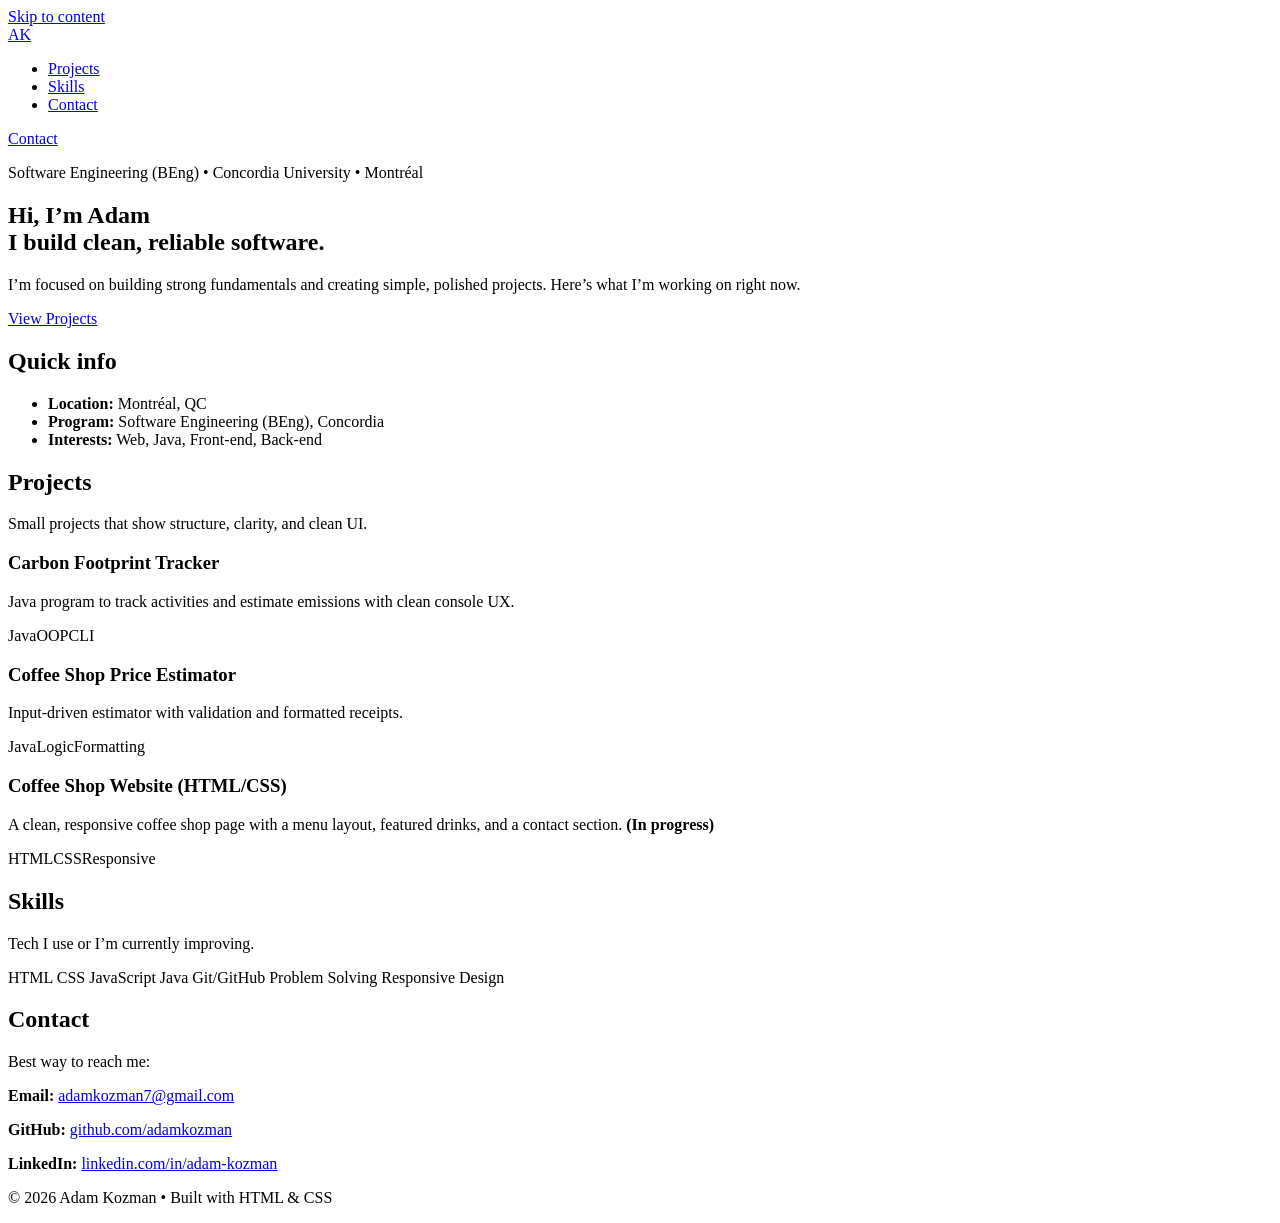
==== index.html @ f0e63b0b "Add initial portfolio HTML" ====
<!doctype html>
<html lang="en">
<head>
  <meta charset="utf-8" />
  <meta name="viewport" content="width=device-width, initial-scale=1" />
  <title>Adam Kozman | Portfolio</title>
  <link rel="stylesheet" href="style.css" />
</head>

<body>
  <a class="skip-link" href="#main">Skip to content</a>

  <header class="header">
    <nav class="nav container" aria-label="Primary">
      <a class="logo" href="#top" aria-label="Home">AK</a>

      <ul class="nav-links">
        <li><a href="#projects">Projects</a></li>
        <li><a href="#skills">Skills</a></li>
        <li><a href="#contact">Contact</a></li>
      </ul>

      <a class="btn btn-small" href="#contact">Contact</a>
    </nav>
  </header>

  <main id="main">
    <section id="top" class="hero container">
      <div class="hero-text">
        <p class="eyebrow">Software Engineering (BEng) • Concordia University • Montréal</p>

        <h1>
          Hi, I’m <span class="accent">Adam</span><br>
          I build clean, reliable software.
        </h1>

        <p class="subtext">
          I’m focused on building strong fundamentals and creating simple, polished projects.
          Here’s what I’m working on right now.
        </p>

        <div class="hero-actions">
          <a class="btn" href="#projects">View Projects</a>
        </div>
      </div>

      <div class="hero-card">
        <h2>Quick info</h2>
        <ul>
          <li><strong>Location:</strong> Montréal, QC</li>
          <li><strong>Program:</strong> Software Engineering (BEng), Concordia</li>
          <li><strong>Interests:</strong> Web, Java, Front-end, Back-end</li>
        </ul>
      </div>
    </section>

    <section id="projects" class="section container">
      <div class="section-head">
        <h2>Projects</h2>
        <p>Small projects that show structure, clarity, and clean UI.</p>
      </div>

      <div class="grid">
        <article class="card">
          <h3>Carbon Footprint Tracker</h3>
          <p>
            Java program to track activities and estimate emissions with clean console UX.
          </p>
          <div class="tags" aria-label="Technologies">
            <span>Java</span><span>OOP</span><span>CLI</span>
          </div>
        </article>

        <article class="card">
          <h3>Coffee Shop Price Estimator</h3>
          <p>
            Input-driven estimator with validation and formatted receipts.
          </p>
          <div class="tags" aria-label="Technologies">
            <span>Java</span><span>Logic</span><span>Formatting</span>
          </div>
        </article>

        <article class="card">
          <h3>Coffee Shop Website (HTML/CSS)</h3>
          <p>
            A clean, responsive coffee shop page with a menu layout, featured drinks, and a contact section.
            <strong>(In progress)</strong>
          </p>
          <div class="tags" aria-label="Technologies">
            <span>HTML</span><span>CSS</span><span>Responsive</span>
          </div>
        </article>
      </div>
    </section>

    <section id="skills" class="section container">
      <div class="section-head">
        <h2>Skills</h2>
        <p>Tech I use or I’m currently improving.</p>
      </div>

      <div class="pill-grid" aria-label="Skills list">
        <span class="pill">HTML</span>
        <span class="pill">CSS</span>
        <span class="pill">JavaScript</span>
        <span class="pill">Java</span>
        <span class="pill">Git/GitHub</span>
        <span class="pill">Problem Solving</span>
        <span class="pill">Responsive Design</span>
      </div>
    </section>

    <section id="contact" class="section container">
      <div class="section-head">
        <h2>Contact</h2>
        <p>Best way to reach me:</p>
      </div>

      <div class="contact-card">
        <p>
          <strong>Email:</strong>
          <a href="mailto:adamkozman7@gmail.com">adamkozman7@gmail.com</a>
        </p>

        <p>
          <strong>GitHub:</strong>
          <a href="https://github.com/adamkozman" target="_blank" rel="noopener noreferrer">
            github.com/adamkozman
          </a>
        </p>

        <p>
          <strong>LinkedIn:</strong>
          <a href="https://www.linkedin.com/in/adam-kozman" target="_blank" rel="noopener noreferrer">
            linkedin.com/in/adam-kozman
          </a>
        </p>
      </div>
    </section>
  </main>

  <footer class="footer container">
    <p>© 2026 Adam Kozman • Built with HTML & CSS</p>
  </footer>
</body>
</html>
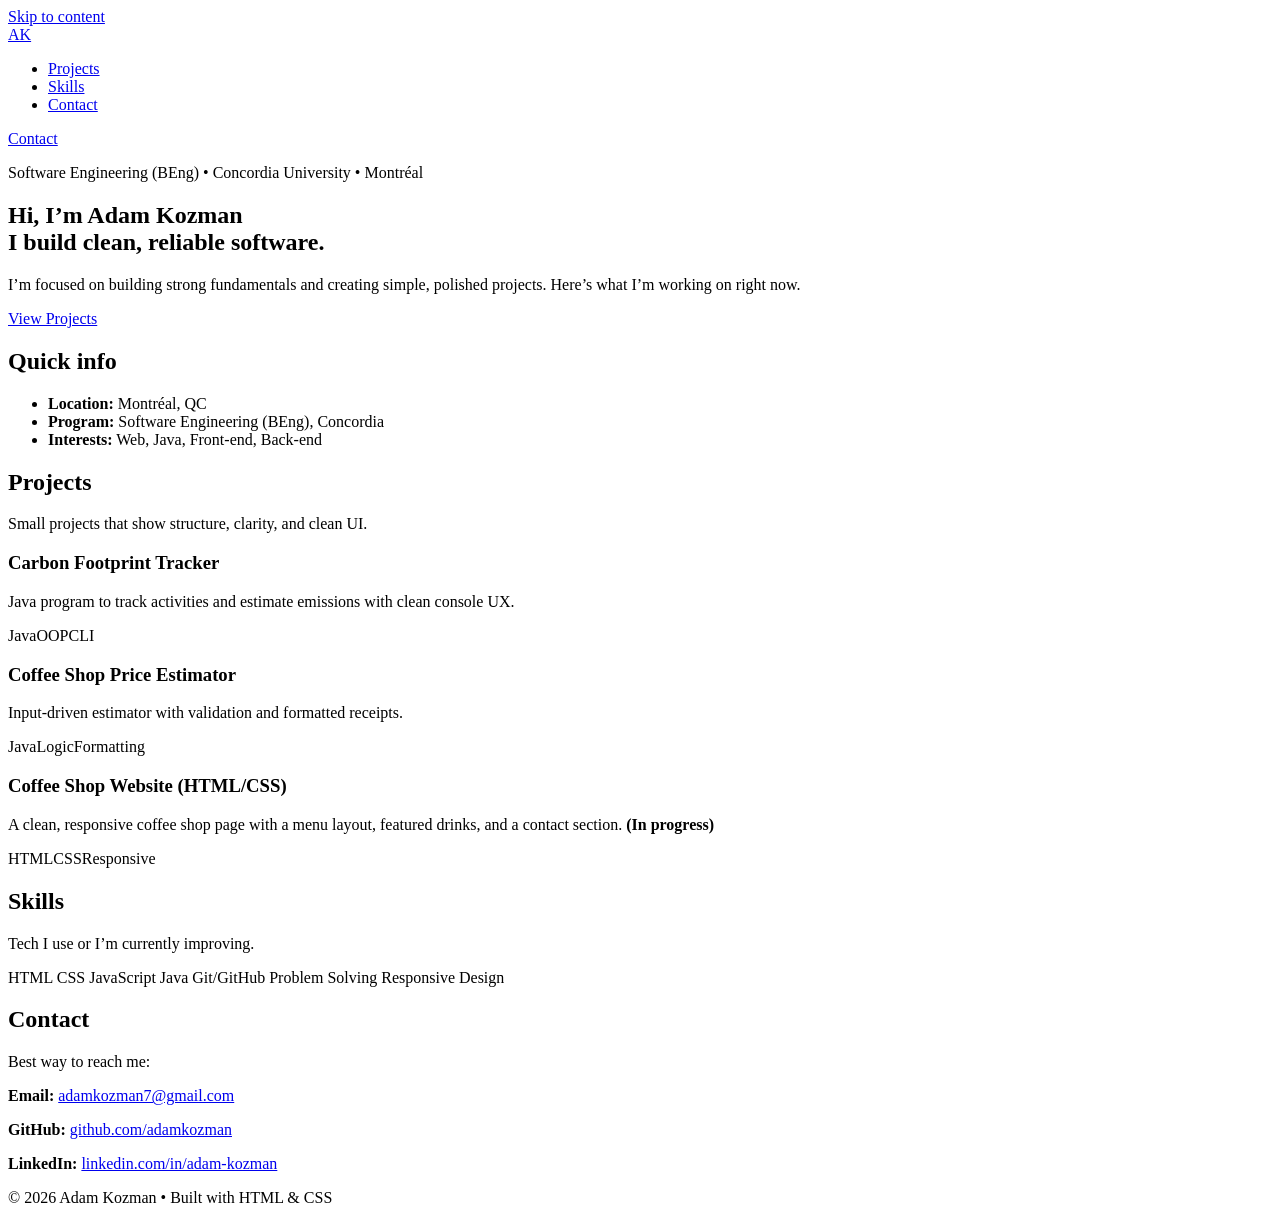
==== commit 3461a390: "Fix HTML formatting and structure" ====
--- a/index.html
+++ b/index.html
@@ -30,7 +30,7 @@
         <p class="eyebrow">Software Engineering (BEng) • Concordia University • Montréal</p>
 
         <h1>
-          Hi, I’m <span class="accent">Adam</span><br>
+          Hi, I’m <span class="accent">Adam Kozman</span><br>
           I build clean, reliable software.
         </h1>
 
@@ -144,4 +144,4 @@
     <p>© 2026 Adam Kozman • Built with HTML & CSS</p>
   </footer>
 </body>
-</html>+</html>
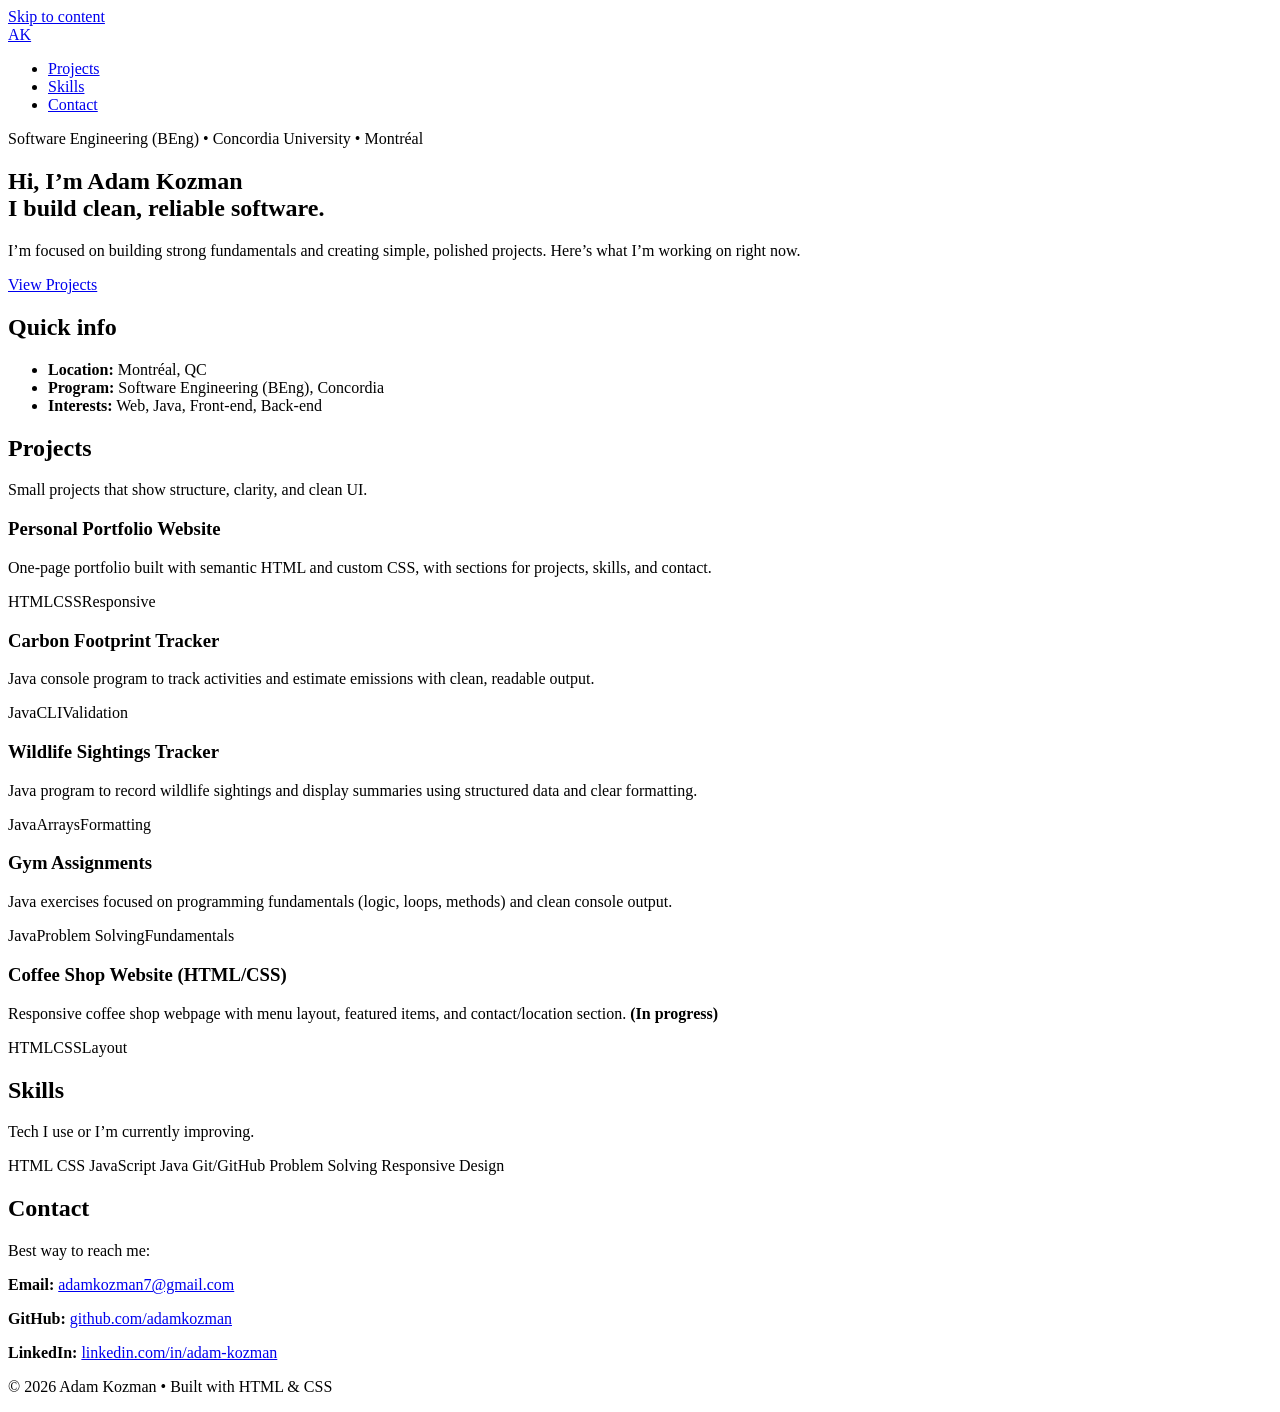
==== commit 58d86d9e: "Refactor index.html for portfolio structure and content" ====
--- a/index.html
+++ b/index.html
@@ -19,8 +19,6 @@
         <li><a href="#skills">Skills</a></li>
         <li><a href="#contact">Contact</a></li>
       </ul>
-
-      <a class="btn btn-small" href="#contact">Contact</a>
     </nav>
   </header>
 
@@ -62,33 +60,53 @@
 
       <div class="grid">
         <article class="card">
-          <h3>Carbon Footprint Tracker</h3>
+          <h3>Personal Portfolio Website</h3>
           <p>
-            Java program to track activities and estimate emissions with clean console UX.
+            One-page portfolio built with semantic HTML and custom CSS, with sections for projects, skills, and contact.
           </p>
           <div class="tags" aria-label="Technologies">
-            <span>Java</span><span>OOP</span><span>CLI</span>
+            <span>HTML</span><span>CSS</span><span>Responsive</span>
           </div>
         </article>
 
         <article class="card">
-          <h3>Coffee Shop Price Estimator</h3>
+          <h3>Carbon Footprint Tracker</h3>
           <p>
-            Input-driven estimator with validation and formatted receipts.
+            Java console program to track activities and estimate emissions with clean, readable output.
           </p>
           <div class="tags" aria-label="Technologies">
-            <span>Java</span><span>Logic</span><span>Formatting</span>
+            <span>Java</span><span>CLI</span><span>Validation</span>
+          </div>
+        </article>
+
+        <article class="card">
+          <h3>Wildlife Sightings Tracker</h3>
+          <p>
+            Java program to record wildlife sightings and display summaries using structured data and clear formatting.
+          </p>
+          <div class="tags" aria-label="Technologies">
+            <span>Java</span><span>Arrays</span><span>Formatting</span>
+          </div>
+        </article>
+
+        <article class="card">
+          <h3>Gym Assignments</h3>
+          <p>
+            Java exercises focused on programming fundamentals (logic, loops, methods) and clean console output.
+          </p>
+          <div class="tags" aria-label="Technologies">
+            <span>Java</span><span>Problem Solving</span><span>Fundamentals</span>
           </div>
         </article>
 
         <article class="card">
           <h3>Coffee Shop Website (HTML/CSS)</h3>
           <p>
-            A clean, responsive coffee shop page with a menu layout, featured drinks, and a contact section.
+            Responsive coffee shop webpage with menu layout, featured items, and contact/location section.
             <strong>(In progress)</strong>
           </p>
           <div class="tags" aria-label="Technologies">
-            <span>HTML</span><span>CSS</span><span>Responsive</span>
+            <span>HTML</span><span>CSS</span><span>Layout</span>
           </div>
         </article>
       </div>
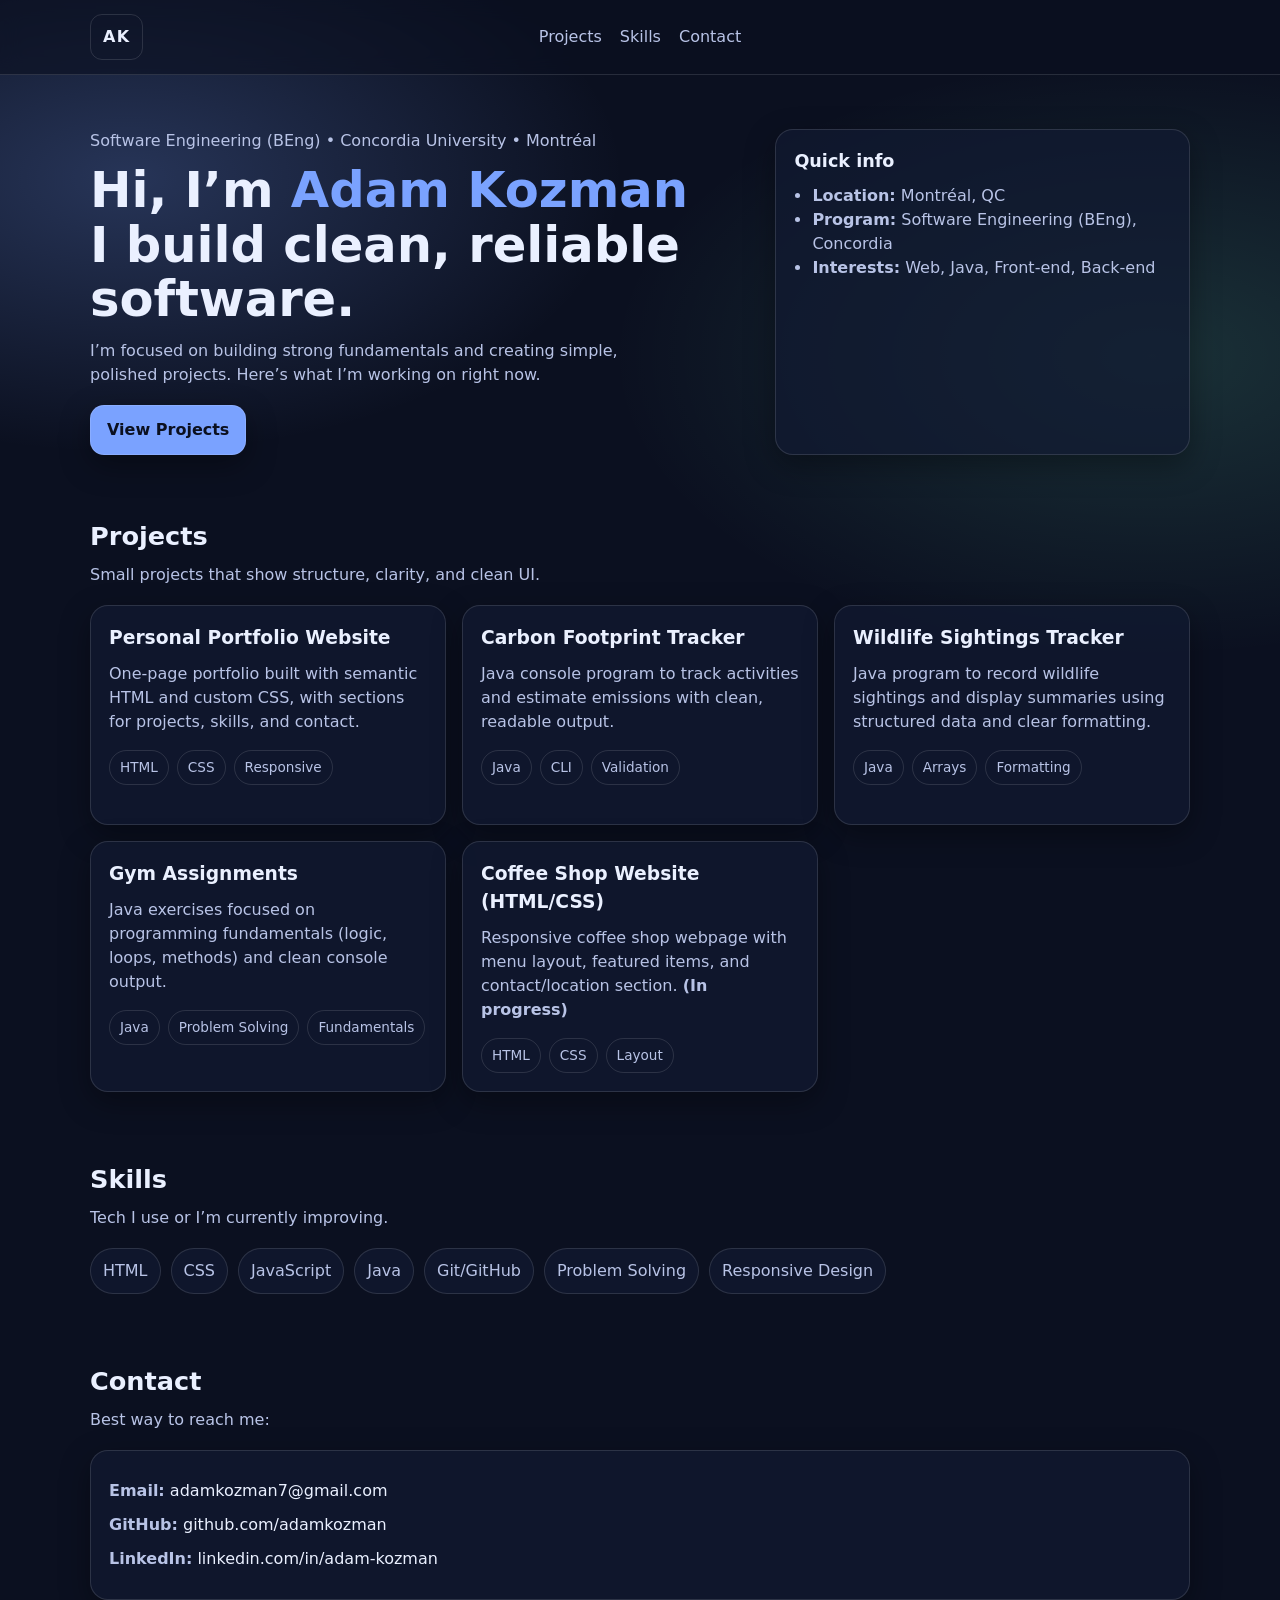
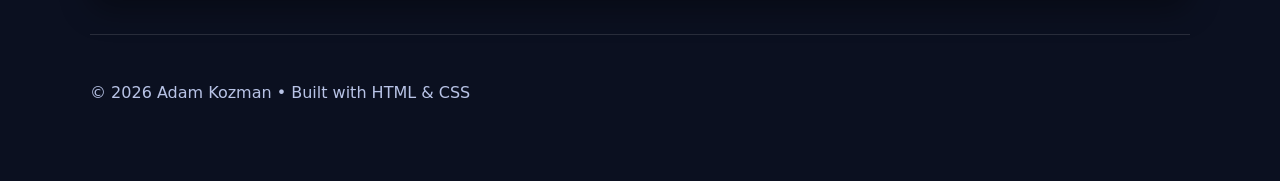
==== commit fe514a20: "Add redeploy comment to index.html Added redeploy comment at the end of the file." ====
--- a/index.html
+++ b/index.html
@@ -161,5 +161,8 @@
   <footer class="footer container">
     <p>© 2026 Adam Kozman • Built with HTML & CSS</p>
   </footer>
+  <!-- redeploy -->
 </body>
 </html>
+
+
--- a/style.css
+++ b/style.css
@@ -0,0 +1,201 @@
+:root{
+  --bg: #0b1020;
+  --card: #121a33;
+  --text: #eaf0ff;
+  --muted: #b8c3e6;
+  --accent: #7aa2ff;
+  --border: rgba(255,255,255,0.12);
+  --shadow: 0 10px 30px rgba(0,0,0,0.35);
+  --radius: 18px;
+}
+
+*{ box-sizing: border-box; }
+html{ scroll-behavior: smooth; }
+
+body{
+  margin: 0;
+  font-family: system-ui, -apple-system, Segoe UI, Roboto, Arial, sans-serif;
+  background: radial-gradient(900px 500px at 10% 10%, rgba(122,162,255,0.25), transparent 55%),
+              radial-gradient(900px 500px at 90% 20%, rgba(120,255,200,0.14), transparent 60%),
+              var(--bg);
+  color: var(--text);
+  line-height: 1.5;
+}
+
+a{ color: var(--text); text-decoration: none; }
+a:hover{ text-decoration: underline; }
+
+code{
+  font-family: ui-monospace, SFMono-Regular, Menlo, Monaco, Consolas, "Liberation Mono", "Courier New", monospace;
+  font-size: 0.95em;
+}
+
+.container{
+  width: min(1100px, 92%);
+  margin: 0 auto;
+}
+
+.skip-link{
+  position: absolute;
+  left: -999px;
+  top: 10px;
+  background: #000;
+  padding: 10px 12px;
+  border-radius: 10px;
+}
+.skip-link:focus{ left: 10px; }
+
+/* ---- Header ---- */
+.header{
+  position: sticky;
+  top: 0;
+  z-index: 10;
+  backdrop-filter: blur(10px);
+  background: rgba(11,16,32,0.6);
+  border-bottom: 1px solid var(--border);
+}
+
+
+.nav{
+  display: grid;
+  grid-template-columns: 1fr auto 1fr;
+  align-items: center;
+  padding: 14px 0;
+  gap: 14px;
+}
+
+.logo{
+  justify-self: start;
+  font-weight: 800;
+  letter-spacing: 0.08em;
+  padding: 10px 12px;
+  border: 1px solid var(--border);
+  border-radius: 12px;
+}
+
+.nav-links{
+  justify-self: center;
+  list-style: none;
+  display: flex;
+  gap: 18px;
+  padding: 0;
+  margin: 0;
+}
+
+.nav-links a{ color: var(--muted); }
+.nav-links a:hover{ color: var(--text); }
+
+/* ---- Buttons ---- */
+.btn{
+  display: inline-flex;
+  align-items: center;
+  justify-content: center;
+  padding: 12px 16px;
+  border-radius: 14px;
+  border: 1px solid var(--border);
+  background: var(--accent);
+  color: #0b1020;
+  font-weight: 700;
+  box-shadow: var(--shadow);
+}
+.btn:hover{ text-decoration: none; filter: brightness(1.05); }
+.btn-small{ padding: 10px 12px; border-radius: 12px; }
+
+/* ---- Hero ---- */
+.hero{
+  display: grid;
+  grid-template-columns: 1.6fr 1fr;
+  gap: 22px;
+  padding: 54px 0 28px;
+}
+
+.eyebrow{ color: var(--muted); margin: 0 0 10px; }
+h1{ font-size: clamp(2rem, 4vw, 3.1rem); line-height: 1.1; margin: 0 0 12px; }
+.accent{ color: var(--accent); }
+.subtext{ color: var(--muted); margin: 0 0 18px; max-width: 55ch; }
+
+.hero-actions{ display: flex; gap: 12px; flex-wrap: wrap; }
+
+.hero-card{
+  border: 1px solid var(--border);
+  background: rgba(18,26,51,0.7);
+  border-radius: var(--radius);
+  padding: 18px;
+  box-shadow: var(--shadow);
+}
+.hero-card h2{ margin: 0 0 10px; font-size: 1.1rem; }
+.hero-card ul{ margin: 0; padding-left: 18px; color: var(--muted); }
+
+/* ---- Sections ---- */
+.section{ padding: 34px 0; }
+.section-head h2{ margin: 0; font-size: 1.6rem; }
+.section-head p{ margin: 8px 0 18px; color: var(--muted); }
+
+/* ---- Projects grid ---- */
+.grid{
+  display: grid;
+  grid-template-columns: repeat(3, 1fr);
+  gap: 16px;
+}
+
+.card{
+  border: 1px solid var(--border);
+  background: rgba(18,26,51,0.7);
+  border-radius: var(--radius);
+  padding: 18px;
+  box-shadow: var(--shadow);
+  min-height: 220px;
+  display: flex;
+  flex-direction: column;
+  gap: 10px;
+}
+.card h3{ margin: 0; }
+.card p{ margin: 0; color: var(--muted); }
+
+.tags{ display: flex; gap: 8px; flex-wrap: wrap; margin-top: 6px; }
+.tags span{
+  font-size: 0.85rem;
+  padding: 6px 10px;
+  border-radius: 999px;
+  border: 1px solid var(--border);
+  color: var(--muted);
+}
+
+/* ---- Skills ---- */
+.pill-grid{
+  display: flex;
+  flex-wrap: wrap;
+  gap: 10px;
+}
+.pill{
+  border: 1px solid var(--border);
+  border-radius: 999px;
+  padding: 10px 12px;
+  color: var(--muted);
+  background: rgba(18,26,51,0.7);
+}
+
+/* ---- Contact ---- */
+.contact-card{
+  border: 1px solid var(--border);
+  border-radius: var(--radius);
+  padding: 18px;
+  background: rgba(18,26,51,0.7);
+  box-shadow: var(--shadow);
+}
+.contact-card p{ margin: 10px 0; color: var(--muted); }
+.contact-card a{ color: var(--text); }
+
+/* ---- Footer ---- */
+.footer{
+  padding: 30px 0 60px;
+  color: var(--muted);
+  border-top: 1px solid var(--border);
+}
+
+/* ---- Responsive ---- */
+@media (max-width: 900px){
+  .hero{ grid-template-columns: 1fr; padding-top: 34px; }
+  .grid{ grid-template-columns: 1fr; }
+  .nav-links{ display: none; } /* simple for now */
+}
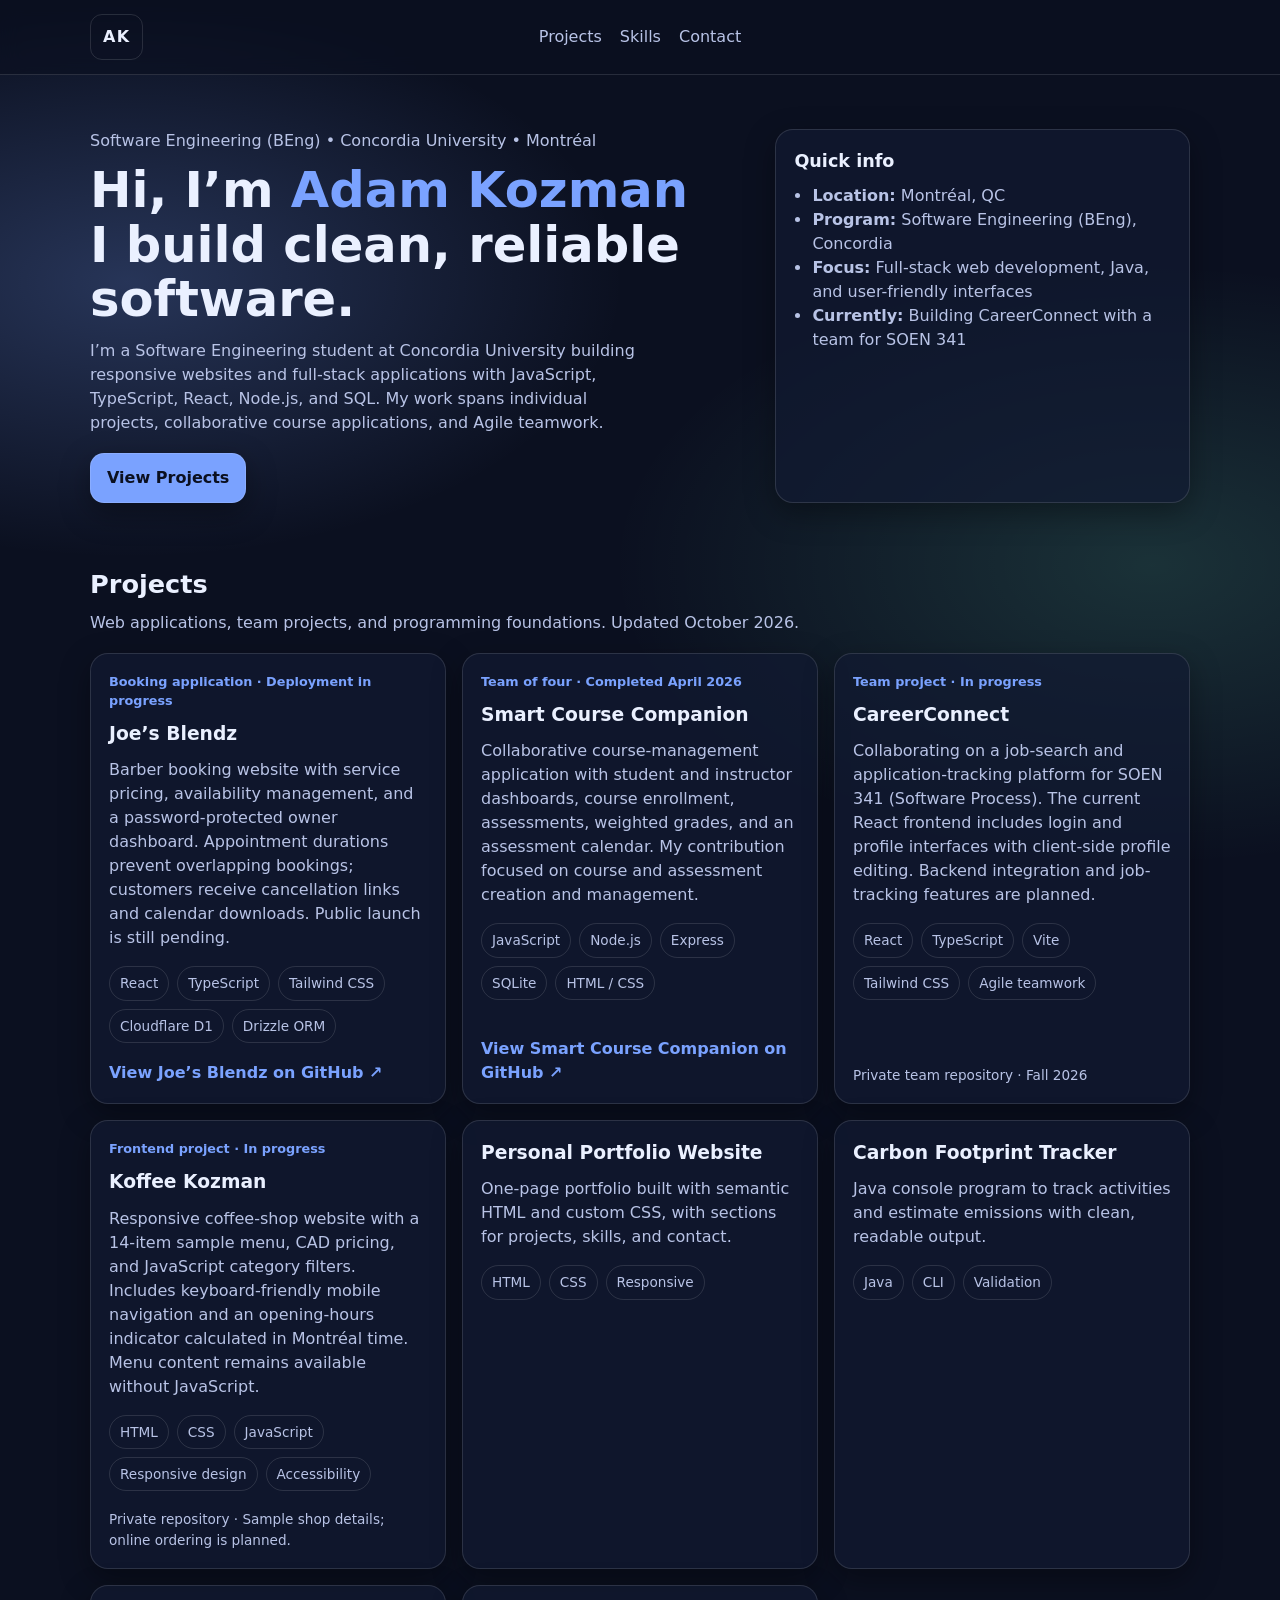
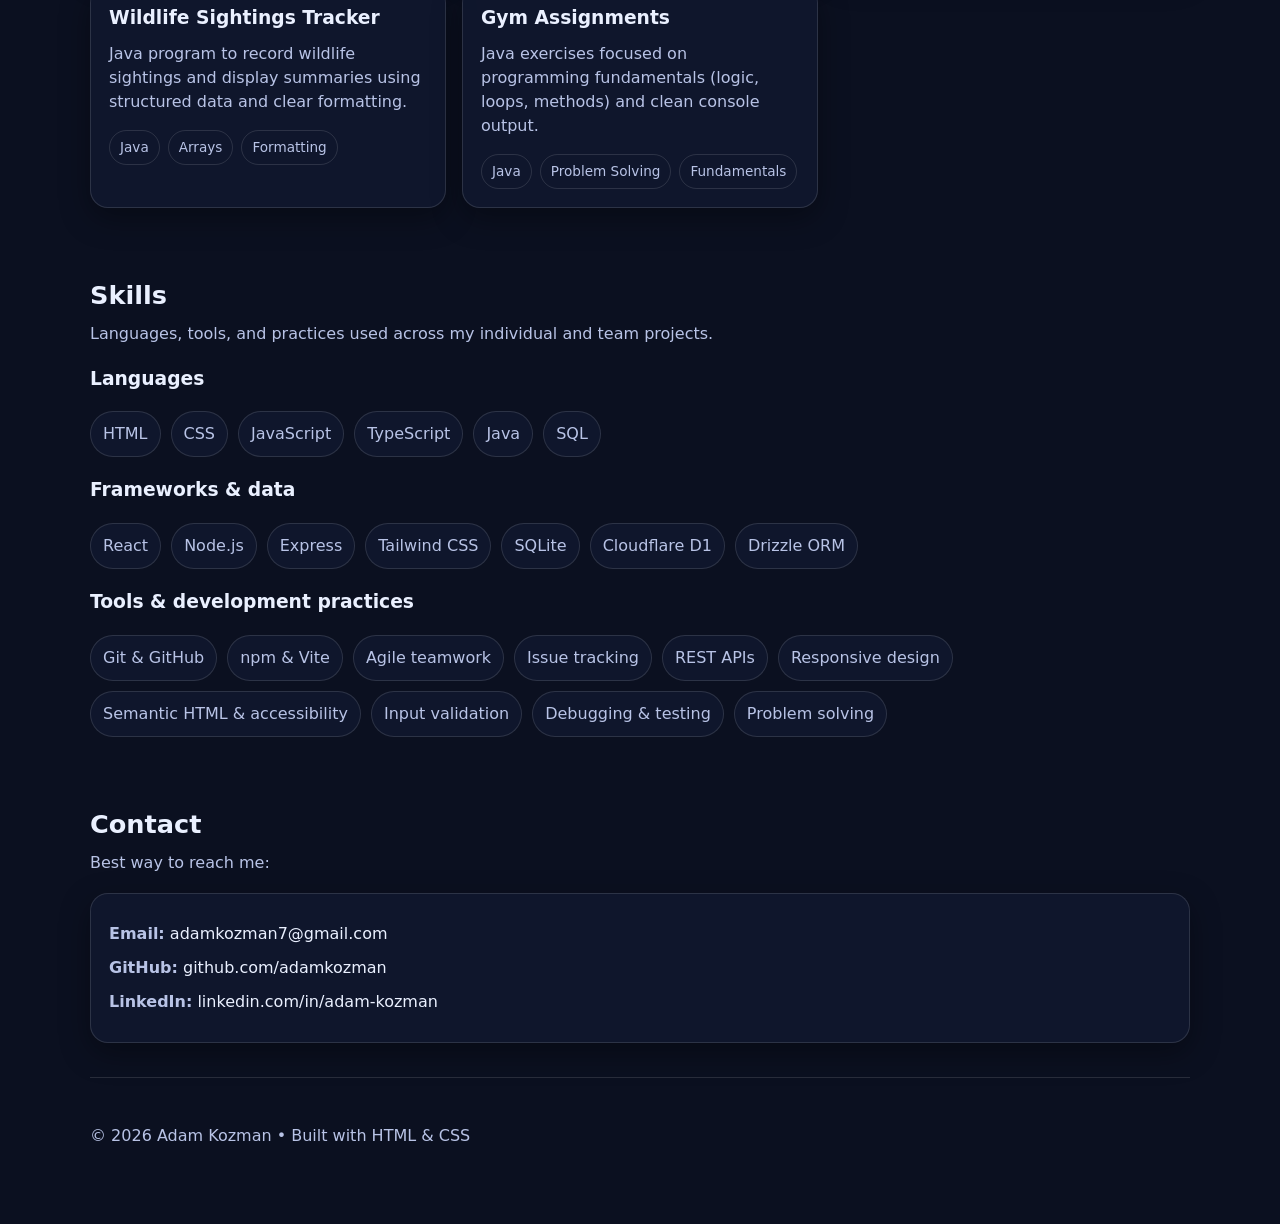
==== commit 8426eac2: "Refresh portfolio projects and technical skills Add Joe’s Blendz, Smart Course Companion, and Career" ====
--- a/index.html
+++ b/index.html
@@ -3,7 +3,8 @@
 <head>
   <meta charset="utf-8" />
   <meta name="viewport" content="width=device-width, initial-scale=1" />
-  <title>Adam Kozman | Portfolio</title>
+  <title>Adam Kozman | Portfolio</title>
+  <meta name="description" content="Adam Kozman, Software Engineering student at Concordia University. Explore web applications, React and TypeScript projects, Java, and collaborative software development." />
   <link rel="stylesheet" href="style.css" />
 </head>
 
@@ -33,8 +34,9 @@
         </h1>
 
         <p class="subtext">
-          I’m focused on building strong fundamentals and creating simple, polished projects.
-          Here’s what I’m working on right now.
+          I’m a Software Engineering student at Concordia University building responsive websites
+          and full-stack applications with JavaScript, TypeScript, React, Node.js, and SQL.
+          My work spans individual projects, collaborative course applications, and Agile teamwork.
         </p>
 
         <div class="hero-actions">
@@ -47,7 +49,8 @@
         <ul>
           <li><strong>Location:</strong> Montréal, QC</li>
           <li><strong>Program:</strong> Software Engineering (BEng), Concordia</li>
-          <li><strong>Interests:</strong> Web, Java, Front-end, Back-end</li>
+          <li><strong>Focus:</strong> Full-stack web development, Java, and user-friendly interfaces</li>
+          <li><strong>Currently:</strong> Building CareerConnect with a team for SOEN 341</li>
         </ul>
       </div>
     </section>
@@ -55,10 +58,66 @@
     <section id="projects" class="section container">
       <div class="section-head">
         <h2>Projects</h2>
-        <p>Small projects that show structure, clarity, and clean UI.</p>
-      </div>
-
-      <div class="grid">
+        <p>Web applications, team projects, and programming foundations. Updated October 2026.</p>
+      </div>
+
+      <div class="grid">
+        <article class="card">
+          <p class="project-status">Booking application · Deployment in progress</p>
+          <h3>Joe’s Blendz</h3>
+          <p>
+            Barber booking website with service pricing, availability management, and a password-protected
+            owner dashboard. Appointment durations prevent overlapping bookings; customers receive
+            cancellation links and calendar downloads. Public launch is still pending.
+          </p>
+          <div class="tags" aria-label="Joe’s Blendz technologies">
+            <span>React</span><span>TypeScript</span><span>Tailwind CSS</span><span>Cloudflare D1</span><span>Drizzle ORM</span>
+          </div>
+          <a class="project-link" href="https://github.com/adamkozman/joesblendz" target="_blank" rel="noopener noreferrer">View Joe’s Blendz on GitHub ↗</a>
+        </article>
+
+        <article class="card">
+          <p class="project-status">Team of four · Completed April 2026</p>
+          <h3>Smart Course Companion</h3>
+          <p>
+            Collaborative course-management application with student and instructor dashboards,
+            course enrollment, assessments, weighted grades, and an assessment calendar.
+            My contribution focused on course and assessment creation and management.
+          </p>
+          <div class="tags" aria-label="Smart Course Companion technologies">
+            <span>JavaScript</span><span>Node.js</span><span>Express</span><span>SQLite</span><span>HTML / CSS</span>
+          </div>
+          <a class="project-link" href="https://github.com/adamkozman/smart-course-companion" target="_blank" rel="noopener noreferrer">View Smart Course Companion on GitHub ↗</a>
+        </article>
+
+        <article class="card">
+          <p class="project-status">Team project · In progress</p>
+          <h3>CareerConnect</h3>
+          <p>
+            Collaborating on a job-search and application-tracking platform for SOEN 341
+            (Software Process). The current React frontend includes login and profile interfaces
+            with client-side profile editing. Backend integration and job-tracking features are planned.
+          </p>
+          <div class="tags" aria-label="CareerConnect technologies and practices">
+            <span>React</span><span>TypeScript</span><span>Vite</span><span>Tailwind CSS</span><span>Agile teamwork</span>
+          </div>
+          <p class="project-note">Private team repository · Fall 2026</p>
+        </article>
+
+        <article class="card">
+          <p class="project-status">Frontend project · In progress</p>
+          <h3>Koffee Kozman</h3>
+          <p>
+            Responsive coffee-shop website with a 14-item sample menu, CAD pricing, and JavaScript
+            category filters. Includes keyboard-friendly mobile navigation and an opening-hours
+            indicator calculated in Montréal time. Menu content remains available without JavaScript.
+          </p>
+          <div class="tags" aria-label="Koffee Kozman technologies">
+            <span>HTML</span><span>CSS</span><span>JavaScript</span><span>Responsive design</span><span>Accessibility</span>
+          </div>
+          <p class="project-note">Private repository · Sample shop details; online ordering is planned.</p>
+        </article>
+
         <article class="card">
           <h3>Personal Portfolio Website</h3>
           <p>
@@ -99,33 +158,46 @@
           </div>
         </article>
 
-        <article class="card">
-          <h3>Coffee Shop Website (HTML/CSS)</h3>
-          <p>
-            Responsive coffee shop webpage with menu layout, featured items, and contact/location section.
-            <strong>(In progress)</strong>
-          </p>
-          <div class="tags" aria-label="Technologies">
-            <span>HTML</span><span>CSS</span><span>Layout</span>
-          </div>
-        </article>
       </div>
     </section>
 
     <section id="skills" class="section container">
       <div class="section-head">
         <h2>Skills</h2>
-        <p>Tech I use or I’m currently improving.</p>
-      </div>
-
-      <div class="pill-grid" aria-label="Skills list">
+        <p>Languages, tools, and practices used across my individual and team projects.</p>
+      </div>
+
+      <h3>Languages</h3>
+      <div class="pill-grid" aria-label="Languages">
         <span class="pill">HTML</span>
         <span class="pill">CSS</span>
-        <span class="pill">JavaScript</span>
-        <span class="pill">Java</span>
-        <span class="pill">Git/GitHub</span>
-        <span class="pill">Problem Solving</span>
-        <span class="pill">Responsive Design</span>
+        <span class="pill">JavaScript</span>
+        <span class="pill">TypeScript</span>
+        <span class="pill">Java</span>
+        <span class="pill">SQL</span>
+      </div>
+      <h3>Frameworks &amp; data</h3>
+      <div class="pill-grid" aria-label="Frameworks and data">
+        <span class="pill">React</span>
+        <span class="pill">Node.js</span>
+        <span class="pill">Express</span>
+        <span class="pill">Tailwind CSS</span>
+        <span class="pill">SQLite</span>
+        <span class="pill">Cloudflare D1</span>
+        <span class="pill">Drizzle ORM</span>
+      </div>
+      <h3>Tools &amp; development practices</h3>
+      <div class="pill-grid" aria-label="Tools and development practices">
+        <span class="pill">Git &amp; GitHub</span>
+        <span class="pill">npm &amp; Vite</span>
+        <span class="pill">Agile teamwork</span>
+        <span class="pill">Issue tracking</span>
+        <span class="pill">REST APIs</span>
+        <span class="pill">Responsive design</span>
+        <span class="pill">Semantic HTML &amp; accessibility</span>
+        <span class="pill">Input validation</span>
+        <span class="pill">Debugging &amp; testing</span>
+        <span class="pill">Problem solving</span>
       </div>
     </section>
 
@@ -161,8 +233,8 @@
   <footer class="footer container">
     <p>© 2026 Adam Kozman • Built with HTML & CSS</p>
   </footer>
-  <!-- redeploy -->
 </body>
 </html>
 
 
+
--- a/style.css
+++ b/style.css
@@ -150,7 +150,14 @@
   gap: 10px;
 }
 .card h3{ margin: 0; }
-.card p{ margin: 0; color: var(--muted); }
+.card p{ margin: 0; color: var(--muted); }
+.card .project-status{ color: var(--accent); font-size: 0.8rem; font-weight: 650; }
+.card .project-note{ font-size: 0.85rem; margin-top: auto; padding-top: 8px; }
+.project-link{ color: var(--accent); font-weight: 600; margin-top: auto; padding-top: 8px; }
+.section{ scroll-margin-top: 90px; }
+a:focus-visible{ outline: 2px solid var(--accent); outline-offset: 4px; border-radius: 3px; }
+.card, .hero-text, .hero-card{ min-width: 0; }
+.contact-card a{ overflow-wrap: anywhere; }
 
 .tags{ display: flex; gap: 8px; flex-wrap: wrap; margin-top: 6px; }
 .tags span{
@@ -197,5 +204,10 @@
 @media (max-width: 900px){
   .hero{ grid-template-columns: 1fr; padding-top: 34px; }
   .grid{ grid-template-columns: 1fr; }
-  .nav-links{ display: none; } /* simple for now */
-}
+  .nav{ grid-template-columns: auto 1fr; }
+  .nav-links{ justify-self: end; gap: 14px; }
+}
+
+@media (prefers-reduced-motion: reduce){
+  html{ scroll-behavior: auto; }
+}
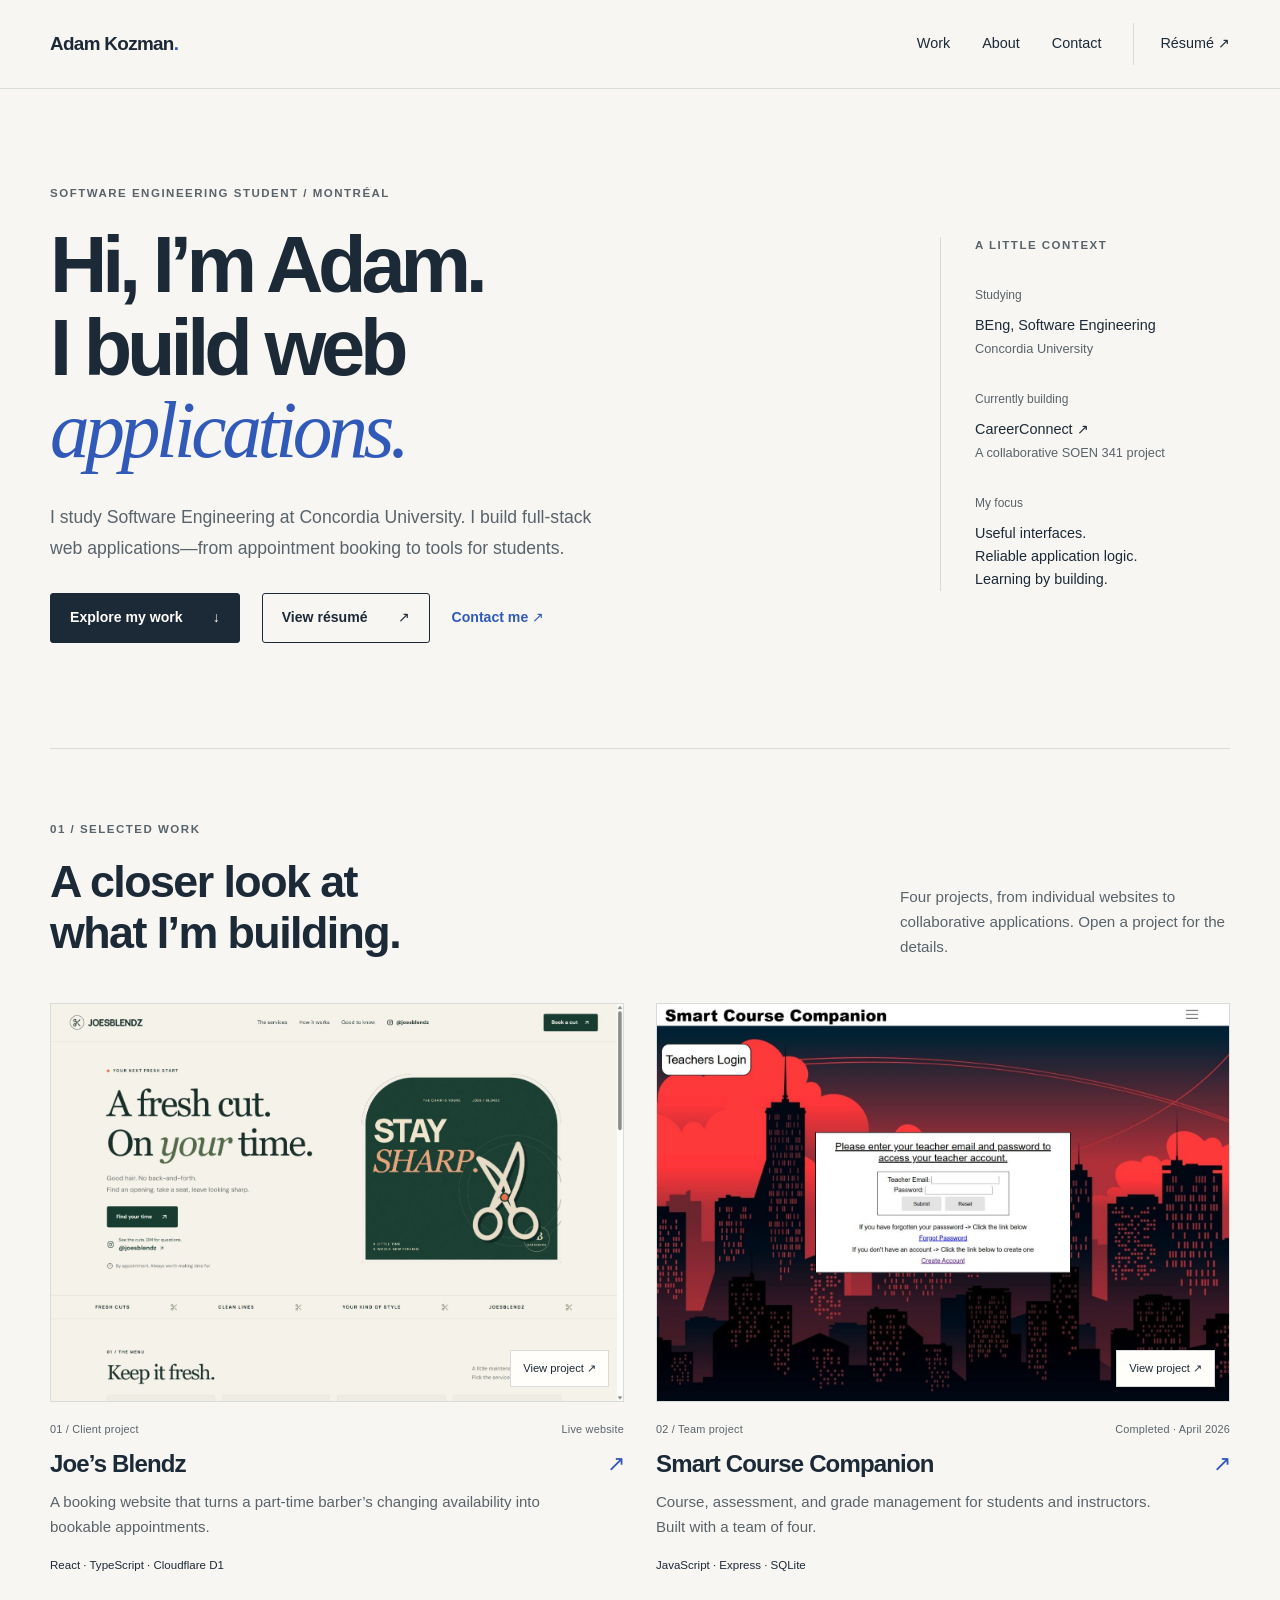
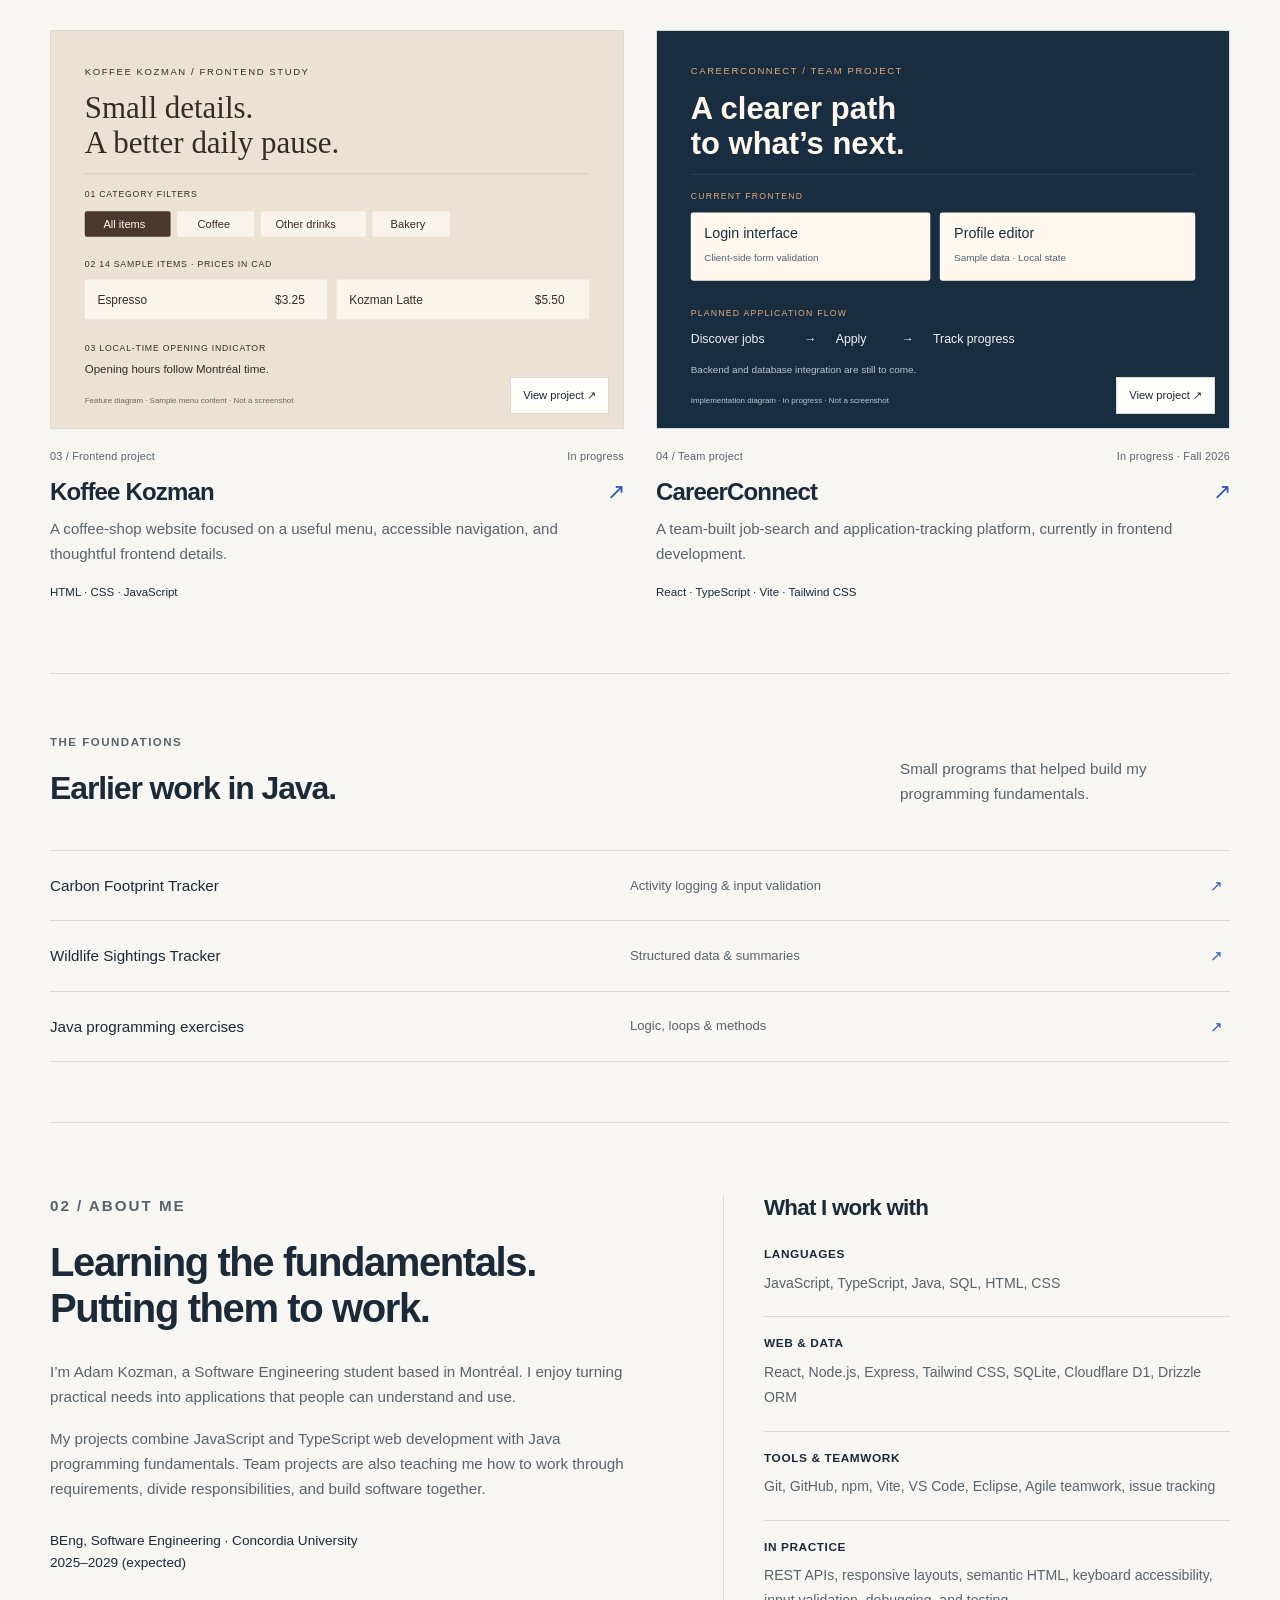
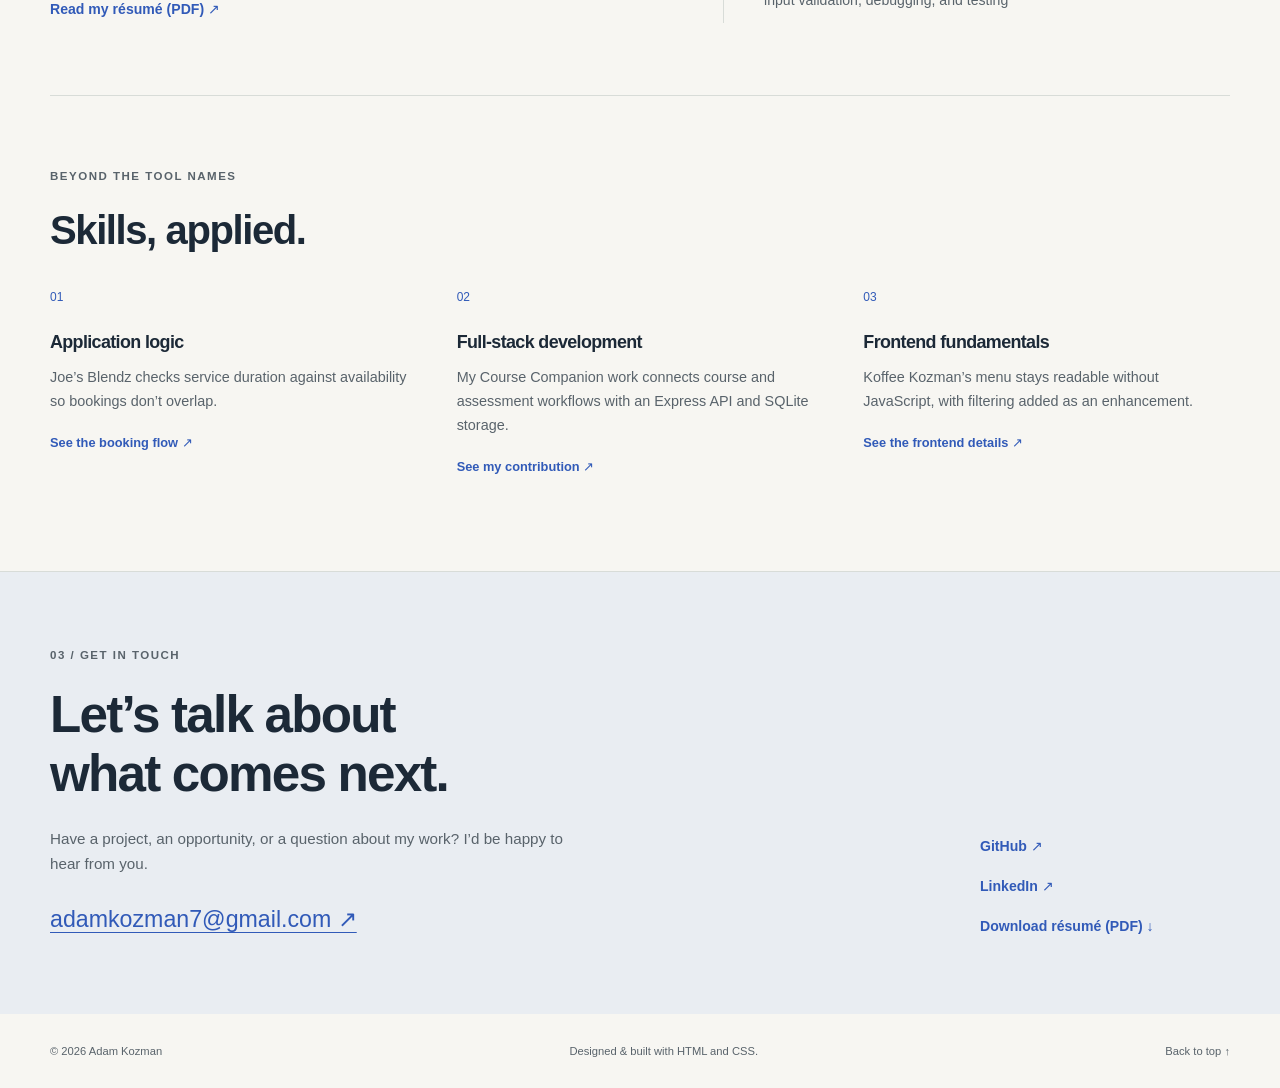
==== commit 92307397: "Redesign portfolio with project case studies and résumé Introduce a restrained editorial layout with" ====
--- a/index.html
+++ b/index.html
@@ -1,240 +1,85 @@
-<!doctype html>
-<html lang="en">
-<head>
-  <meta charset="utf-8" />
-  <meta name="viewport" content="width=device-width, initial-scale=1" />
-  <title>Adam Kozman | Portfolio</title>
-  <meta name="description" content="Adam Kozman, Software Engineering student at Concordia University. Explore web applications, React and TypeScript projects, Java, and collaborative software development." />
-  <link rel="stylesheet" href="style.css" />
-</head>
-
-<body>
-  <a class="skip-link" href="#main">Skip to content</a>
-
-  <header class="header">
-    <nav class="nav container" aria-label="Primary">
-      <a class="logo" href="#top" aria-label="Home">AK</a>
-
-      <ul class="nav-links">
-        <li><a href="#projects">Projects</a></li>
-        <li><a href="#skills">Skills</a></li>
-        <li><a href="#contact">Contact</a></li>
-      </ul>
-    </nav>
-  </header>
-
-  <main id="main">
-    <section id="top" class="hero container">
-      <div class="hero-text">
-        <p class="eyebrow">Software Engineering (BEng) • Concordia University • Montréal</p>
-
-        <h1>
-          Hi, I’m <span class="accent">Adam Kozman</span><br>
-          I build clean, reliable software.
-        </h1>
-
-        <p class="subtext">
-          I’m a Software Engineering student at Concordia University building responsive websites
-          and full-stack applications with JavaScript, TypeScript, React, Node.js, and SQL.
-          My work spans individual projects, collaborative course applications, and Agile teamwork.
-        </p>
-
-        <div class="hero-actions">
-          <a class="btn" href="#projects">View Projects</a>
-        </div>
-      </div>
-
-      <div class="hero-card">
-        <h2>Quick info</h2>
-        <ul>
-          <li><strong>Location:</strong> Montréal, QC</li>
-          <li><strong>Program:</strong> Software Engineering (BEng), Concordia</li>
-          <li><strong>Focus:</strong> Full-stack web development, Java, and user-friendly interfaces</li>
-          <li><strong>Currently:</strong> Building CareerConnect with a team for SOEN 341</li>
-        </ul>
-      </div>
-    </section>
-
-    <section id="projects" class="section container">
-      <div class="section-head">
-        <h2>Projects</h2>
-        <p>Web applications, team projects, and programming foundations. Updated October 2026.</p>
-      </div>
-
-      <div class="grid">
-        <article class="card">
-          <p class="project-status">Booking application · Deployment in progress</p>
-          <h3>Joe’s Blendz</h3>
-          <p>
-            Barber booking website with service pricing, availability management, and a password-protected
-            owner dashboard. Appointment durations prevent overlapping bookings; customers receive
-            cancellation links and calendar downloads. Public launch is still pending.
-          </p>
-          <div class="tags" aria-label="Joe’s Blendz technologies">
-            <span>React</span><span>TypeScript</span><span>Tailwind CSS</span><span>Cloudflare D1</span><span>Drizzle ORM</span>
-          </div>
-          <a class="project-link" href="https://github.com/adamkozman/joesblendz" target="_blank" rel="noopener noreferrer">View Joe’s Blendz on GitHub ↗</a>
-        </article>
+<!doctype html>
+<html lang="en"><head>
+  <meta charset="utf-8"><meta name="viewport" content="width=device-width, initial-scale=1">
+  <title>Software Engineering Portfolio | Adam Kozman</title>
+  <meta name="description" content="Adam Kozman is a Software Engineering student at Concordia University in Montréal, building full-stack web applications and collaborating on team projects.">
+  <meta name="theme-color" content="#f7f6f2">
+  <meta property="og:title" content="Software Engineering Portfolio | Adam Kozman">
+  <meta property="og:description" content="Adam Kozman is a Software Engineering student at Concordia University in Montréal, building full-stack web applications and collaborating on team projects.">
+  <meta property="og:type" content="website"><meta property="og:url" content="https://adamkozman.github.io/portfolio/">
+  <link rel="canonical" href="https://adamkozman.github.io/portfolio/"><link rel="icon" href="favicon.svg" type="image/svg+xml">
+  <link rel="stylesheet" href="style.css?v=20261009-2">
+</head><body>
+<a class="skip-link" href="#main">Skip to content</a>
+<header class="site-header"><nav class="container nav" aria-label="Primary">
+  <a class="wordmark" href="index.html" aria-label="Adam Kozman home">Adam Kozman<span class="wordmark-dot" aria-hidden="true">.</span></a>
+  <div class="nav-links"><a href="index.html#projects">Work</a><a href="index.html#about">About</a><a href="index.html#contact">Contact</a><a class="nav-resume" href="cv.pdf" target="_blank" rel="noopener">Résumé <span aria-hidden="true">↗</span><span class="sr-only"> (PDF, opens in a new tab)</span></a></div>
+</nav></header>
+<main id="main">
+  <section class="container hero" aria-labelledby="intro-title">
+    <div><p class="eyebrow">Software Engineering student / Montréal</p>
+      <h1 id="intro-title">Hi, I’m Adam.<br>I build web<br><span>applications.</span></h1>
+      <p class="hero-intro">I study Software Engineering at Concordia University. I build full-stack web applications—from appointment booking to tools for students.</p>
+      <div class="actions"><a class="button" href="#projects">Explore my work <span aria-hidden="true">↓</span></a><a class="button button-outline" href="cv.pdf" target="_blank" rel="noopener">View résumé <span aria-hidden="true">↗</span><span class="sr-only"> (PDF, opens in a new tab)</span></a><a class="text-link" href="mailto:adamkozman7@gmail.com">Contact me ↗</a></div>
+    </div>
+    <aside class="hero-aside" aria-label="A little context"><p class="eyebrow">A little context</p>
+      <dl><div><dt>Studying</dt><dd>BEng, Software Engineering<br><span>Concordia University</span></dd></div>
+      <div><dt>Currently building</dt><dd><a href="careerconnect.html">CareerConnect ↗</a><br><span>A collaborative SOEN 341 project</span></dd></div>
+      <div><dt>My focus</dt><dd>Useful interfaces.<br>Reliable application logic.<br>Learning by building.</dd></div></dl>
+    </aside>
+  </section>
 
-        <article class="card">
-          <p class="project-status">Team of four · Completed April 2026</p>
-          <h3>Smart Course Companion</h3>
-          <p>
-            Collaborative course-management application with student and instructor dashboards,
-            course enrollment, assessments, weighted grades, and an assessment calendar.
-            My contribution focused on course and assessment creation and management.
-          </p>
-          <div class="tags" aria-label="Smart Course Companion technologies">
-            <span>JavaScript</span><span>Node.js</span><span>Express</span><span>SQLite</span><span>HTML / CSS</span>
-          </div>
-          <a class="project-link" href="https://github.com/adamkozman/smart-course-companion" target="_blank" rel="noopener noreferrer">View Smart Course Companion on GitHub ↗</a>
-        </article>
+  <section class="container section" id="projects" aria-labelledby="work-title">
+    <div class="section-heading"><div><p class="eyebrow">01 / Selected work</p><h2 id="work-title">A closer look at<br>what I’m building.</h2></div><p>Four projects, from individual websites to collaborative applications. Open a project for the details.</p></div>
+    <div class="project-grid"><a class="project-card" href="joesblendz.html" aria-label="Explore Joe’s Blendz">
+    <div class="project-image"><img src="joesblendz-home.jpg" alt="Joe’s Blendz live homepage with booking call to action and barber illustration" width="1440" height="1000" loading="lazy" decoding="async"><span class="image-action" aria-hidden="true">View project ↗</span></div>
+    <div class="project-meta"><span>01 / Client project</span><span>Live website</span></div>
+    <h3>Joe’s Blendz <span aria-hidden="true">↗</span></h3><p>A booking website that turns a part-time barber’s changing availability into bookable appointments.</p><p class="stack-line">React · TypeScript · Cloudflare D1</p>
+  </a><a class="project-card" href="course-companion.html" aria-label="Explore Smart Course Companion">
+    <div class="project-image"><img src="course-login.jpg" alt="Smart Course Companion instructor sign-in interface" width="1440" height="1000" loading="lazy" decoding="async"><span class="image-action" aria-hidden="true">View project ↗</span></div>
+    <div class="project-meta"><span>02 / Team project</span><span>Completed · April 2026</span></div>
+    <h3>Smart Course Companion <span aria-hidden="true">↗</span></h3><p>Course, assessment, and grade management for students and instructors. Built with a team of four.</p><p class="stack-line">JavaScript · Express · SQLite</p>
+  </a><a class="project-card" href="koffee-kozman.html" aria-label="Explore Koffee Kozman">
+    <div class="project-image"><img src="koffee-overview.svg" alt="Koffee Kozman feature diagram: category filtering, a 14-item menu, and Montréal opening hours" width="1440" height="1000" loading="lazy" decoding="async"><span class="image-action" aria-hidden="true">View project ↗</span></div>
+    <div class="project-meta"><span>03 / Frontend project</span><span>In progress</span></div>
+    <h3>Koffee Kozman <span aria-hidden="true">↗</span></h3><p>A coffee-shop website focused on a useful menu, accessible navigation, and thoughtful frontend details.</p><p class="stack-line">HTML · CSS · JavaScript</p>
+  </a><a class="project-card" href="careerconnect.html" aria-label="Explore CareerConnect">
+    <div class="project-image"><img src="careerconnect-overview.svg" alt="CareerConnect implementation diagram distinguishing the current login and profile UI from planned job application features" width="1440" height="1000" loading="lazy" decoding="async"><span class="image-action" aria-hidden="true">View project ↗</span></div>
+    <div class="project-meta"><span>04 / Team project</span><span>In progress · Fall 2026</span></div>
+    <h3>CareerConnect <span aria-hidden="true">↗</span></h3><p>A team-built job-search and application-tracking platform, currently in frontend development.</p><p class="stack-line">React · TypeScript · Vite · Tailwind CSS</p>
+  </a></div>
+  </section>
 
-        <article class="card">
-          <p class="project-status">Team project · In progress</p>
-          <h3>CareerConnect</h3>
-          <p>
-            Collaborating on a job-search and application-tracking platform for SOEN 341
-            (Software Process). The current React frontend includes login and profile interfaces
-            with client-side profile editing. Backend integration and job-tracking features are planned.
-          </p>
-          <div class="tags" aria-label="CareerConnect technologies and practices">
-            <span>React</span><span>TypeScript</span><span>Vite</span><span>Tailwind CSS</span><span>Agile teamwork</span>
-          </div>
-          <p class="project-note">Private team repository · Fall 2026</p>
-        </article>
+  <section class="container section earlier" aria-labelledby="earlier-title">
+    <div class="section-heading compact"><div><p class="eyebrow">The foundations</p><h2 id="earlier-title">Earlier work in Java.</h2></div><p>Small programs that helped build my programming fundamentals.</p></div>
+    <div class="work-list">
+      <a href="java-foundations.html#carbon"><span>Carbon Footprint Tracker</span><span>Activity logging &amp; input validation</span><span aria-hidden="true">↗</span></a>
+      <a href="java-foundations.html#wildlife"><span>Wildlife Sightings Tracker</span><span>Structured data &amp; summaries</span><span aria-hidden="true">↗</span></a>
+      <a href="java-foundations.html#exercises"><span>Java programming exercises</span><span>Logic, loops &amp; methods</span><span aria-hidden="true">↗</span></a>
+    </div>
+  </section>
 
-        <article class="card">
-          <p class="project-status">Frontend project · In progress</p>
-          <h3>Koffee Kozman</h3>
-          <p>
-            Responsive coffee-shop website with a 14-item sample menu, CAD pricing, and JavaScript
-            category filters. Includes keyboard-friendly mobile navigation and an opening-hours
-            indicator calculated in Montréal time. Menu content remains available without JavaScript.
-          </p>
-          <div class="tags" aria-label="Koffee Kozman technologies">
-            <span>HTML</span><span>CSS</span><span>JavaScript</span><span>Responsive design</span><span>Accessibility</span>
-          </div>
-          <p class="project-note">Private repository · Sample shop details; online ordering is planned.</p>
-        </article>
+  <section class="container section about" id="about" aria-labelledby="about-title">
+    <div><p class="eyebrow">02 / About me</p><h2 id="about-title">Learning the fundamentals.<br>Putting them to work.</h2>
+      <p>I’m Adam Kozman, a Software Engineering student based in Montréal. I enjoy turning practical needs into applications that people can understand and use.</p>
+      <p>My projects combine JavaScript and TypeScript web development with Java programming fundamentals. Team projects are also teaching me how to work through requirements, divide responsibilities, and build software together.</p>
+      <p class="about-note">BEng, Software Engineering · Concordia University<br>2025–2029 (expected)</p>
+      <a class="text-link" href="cv.pdf" target="_blank" rel="noopener">Read my résumé (PDF) ↗</a>
+    </div>
+    <div class="skills" id="skills"><h3>What I work with</h3>
+      <div><h4>Languages</h4><p>JavaScript, TypeScript, Java, SQL, HTML, CSS</p></div>
+      <div><h4>Web &amp; data</h4><p>React, Node.js, Express, Tailwind CSS, SQLite, Cloudflare D1, Drizzle ORM</p></div>
+      <div><h4>Tools &amp; teamwork</h4><p>Git, GitHub, npm, Vite, VS Code, Eclipse, Agile teamwork, issue tracking</p></div>
+      <div><h4>In practice</h4><p>REST APIs, responsive layouts, semantic HTML, keyboard accessibility, input validation, debugging, and testing</p></div>
+    </div>
+  </section>
 
-        <article class="card">
-          <h3>Personal Portfolio Website</h3>
-          <p>
-            One-page portfolio built with semantic HTML and custom CSS, with sections for projects, skills, and contact.
-          </p>
-          <div class="tags" aria-label="Technologies">
-            <span>HTML</span><span>CSS</span><span>Responsive</span>
-          </div>
-        </article>
-
-        <article class="card">
-          <h3>Carbon Footprint Tracker</h3>
-          <p>
-            Java console program to track activities and estimate emissions with clean, readable output.
-          </p>
-          <div class="tags" aria-label="Technologies">
-            <span>Java</span><span>CLI</span><span>Validation</span>
-          </div>
-        </article>
-
-        <article class="card">
-          <h3>Wildlife Sightings Tracker</h3>
-          <p>
-            Java program to record wildlife sightings and display summaries using structured data and clear formatting.
-          </p>
-          <div class="tags" aria-label="Technologies">
-            <span>Java</span><span>Arrays</span><span>Formatting</span>
-          </div>
-        </article>
-
-        <article class="card">
-          <h3>Gym Assignments</h3>
-          <p>
-            Java exercises focused on programming fundamentals (logic, loops, methods) and clean console output.
-          </p>
-          <div class="tags" aria-label="Technologies">
-            <span>Java</span><span>Problem Solving</span><span>Fundamentals</span>
-          </div>
-        </article>
-
-      </div>
-    </section>
-
-    <section id="skills" class="section container">
-      <div class="section-head">
-        <h2>Skills</h2>
-        <p>Languages, tools, and practices used across my individual and team projects.</p>
-      </div>
-
-      <h3>Languages</h3>
-      <div class="pill-grid" aria-label="Languages">
-        <span class="pill">HTML</span>
-        <span class="pill">CSS</span>
-        <span class="pill">JavaScript</span>
-        <span class="pill">TypeScript</span>
-        <span class="pill">Java</span>
-        <span class="pill">SQL</span>
-      </div>
-      <h3>Frameworks &amp; data</h3>
-      <div class="pill-grid" aria-label="Frameworks and data">
-        <span class="pill">React</span>
-        <span class="pill">Node.js</span>
-        <span class="pill">Express</span>
-        <span class="pill">Tailwind CSS</span>
-        <span class="pill">SQLite</span>
-        <span class="pill">Cloudflare D1</span>
-        <span class="pill">Drizzle ORM</span>
-      </div>
-      <h3>Tools &amp; development practices</h3>
-      <div class="pill-grid" aria-label="Tools and development practices">
-        <span class="pill">Git &amp; GitHub</span>
-        <span class="pill">npm &amp; Vite</span>
-        <span class="pill">Agile teamwork</span>
-        <span class="pill">Issue tracking</span>
-        <span class="pill">REST APIs</span>
-        <span class="pill">Responsive design</span>
-        <span class="pill">Semantic HTML &amp; accessibility</span>
-        <span class="pill">Input validation</span>
-        <span class="pill">Debugging &amp; testing</span>
-        <span class="pill">Problem solving</span>
-      </div>
-    </section>
-
-    <section id="contact" class="section container">
-      <div class="section-head">
-        <h2>Contact</h2>
-        <p>Best way to reach me:</p>
-      </div>
-
-      <div class="contact-card">
-        <p>
-          <strong>Email:</strong>
-          <a href="mailto:adamkozman7@gmail.com">adamkozman7@gmail.com</a>
-        </p>
-
-        <p>
-          <strong>GitHub:</strong>
-          <a href="https://github.com/adamkozman" target="_blank" rel="noopener noreferrer">
-            github.com/adamkozman
-          </a>
-        </p>
-
-        <p>
-          <strong>LinkedIn:</strong>
-          <a href="https://www.linkedin.com/in/adam-kozman" target="_blank" rel="noopener noreferrer">
-            linkedin.com/in/adam-kozman
-          </a>
-        </p>
-      </div>
-    </section>
-  </main>
-
-  <footer class="footer container">
-    <p>© 2026 Adam Kozman • Built with HTML & CSS</p>
-  </footer>
-</body>
-</html>
-
-
-
+  <section class="container section evidence" aria-labelledby="practice-title"><p class="eyebrow">Beyond the tool names</p><h2 id="practice-title">Skills, applied.</h2>
+    <div class="evidence-grid"><div><span class="evidence-number">01</span><h3>Application logic</h3><p>Joe’s Blendz checks service duration against availability so bookings don’t overlap.</p><a class="text-link" href="joesblendz.html#how-it-works">See the booking flow ↗</a></div>
+    <div><span class="evidence-number">02</span><h3>Full-stack development</h3><p>My Course Companion work connects course and assessment workflows with an Express API and SQLite storage.</p><a class="text-link" href="course-companion.html#contribution">See my contribution ↗</a></div>
+    <div><span class="evidence-number">03</span><h3>Frontend fundamentals</h3><p>Koffee Kozman’s menu stays readable without JavaScript, with filtering added as an enhancement.</p><a class="text-link" href="koffee-kozman.html#decisions">See the frontend details ↗</a></div></div>
+  </section>
+
+  <section class="contact-section" id="contact" aria-labelledby="contact-title"><div class="container contact-inner"><div><p class="eyebrow">03 / Get in touch</p><h2 id="contact-title">Let’s talk about<br>what comes next.</h2><p>Have a project, an opportunity, or a question about my work? I’d be happy to hear from you.</p><a class="contact-email" href="mailto:adamkozman7@gmail.com">adamkozman7@gmail.com ↗</a></div><div class="contact-links">
+<a class="text-link" href="https://github.com/adamkozman" target="_blank" rel="noopener noreferrer">GitHub <span aria-hidden="true">↗</span></a><a class="text-link" href="https://www.linkedin.com/in/adam-kozman" target="_blank" rel="noopener noreferrer">LinkedIn <span aria-hidden="true">↗</span></a><a class="text-link" href="cv.pdf" download="Adam-Kozman-CV.pdf">Download résumé (PDF) ↓</a></div></div></section>
+</main><footer class="container footer"><p>© 2026 Adam Kozman</p><p>Designed &amp; built with HTML and CSS.</p><a href="#main">Back to top ↑</a></footer></body></html>
--- a/style.css
+++ b/style.css
@@ -1,213 +1,14 @@
-:root{
-  --bg: #0b1020;
-  --card: #121a33;
-  --text: #eaf0ff;
-  --muted: #b8c3e6;
-  --accent: #7aa2ff;
-  --border: rgba(255,255,255,0.12);
-  --shadow: 0 10px 30px rgba(0,0,0,0.35);
-  --radius: 18px;
-}
-
-*{ box-sizing: border-box; }
-html{ scroll-behavior: smooth; }
-
-body{
-  margin: 0;
-  font-family: system-ui, -apple-system, Segoe UI, Roboto, Arial, sans-serif;
-  background: radial-gradient(900px 500px at 10% 10%, rgba(122,162,255,0.25), transparent 55%),
-              radial-gradient(900px 500px at 90% 20%, rgba(120,255,200,0.14), transparent 60%),
-              var(--bg);
-  color: var(--text);
-  line-height: 1.5;
-}
-
-a{ color: var(--text); text-decoration: none; }
-a:hover{ text-decoration: underline; }
-
-code{
-  font-family: ui-monospace, SFMono-Regular, Menlo, Monaco, Consolas, "Liberation Mono", "Courier New", monospace;
-  font-size: 0.95em;
-}
-
-.container{
-  width: min(1100px, 92%);
-  margin: 0 auto;
-}
-
-.skip-link{
-  position: absolute;
-  left: -999px;
-  top: 10px;
-  background: #000;
-  padding: 10px 12px;
-  border-radius: 10px;
-}
-.skip-link:focus{ left: 10px; }
-
-/* ---- Header ---- */
-.header{
-  position: sticky;
-  top: 0;
-  z-index: 10;
-  backdrop-filter: blur(10px);
-  background: rgba(11,16,32,0.6);
-  border-bottom: 1px solid var(--border);
-}
-
-
-.nav{
-  display: grid;
-  grid-template-columns: 1fr auto 1fr;
-  align-items: center;
-  padding: 14px 0;
-  gap: 14px;
-}
-
-.logo{
-  justify-self: start;
-  font-weight: 800;
-  letter-spacing: 0.08em;
-  padding: 10px 12px;
-  border: 1px solid var(--border);
-  border-radius: 12px;
-}
-
-.nav-links{
-  justify-self: center;
-  list-style: none;
-  display: flex;
-  gap: 18px;
-  padding: 0;
-  margin: 0;
-}
-
-.nav-links a{ color: var(--muted); }
-.nav-links a:hover{ color: var(--text); }
-
-/* ---- Buttons ---- */
-.btn{
-  display: inline-flex;
-  align-items: center;
-  justify-content: center;
-  padding: 12px 16px;
-  border-radius: 14px;
-  border: 1px solid var(--border);
-  background: var(--accent);
-  color: #0b1020;
-  font-weight: 700;
-  box-shadow: var(--shadow);
-}
-.btn:hover{ text-decoration: none; filter: brightness(1.05); }
-.btn-small{ padding: 10px 12px; border-radius: 12px; }
-
-/* ---- Hero ---- */
-.hero{
-  display: grid;
-  grid-template-columns: 1.6fr 1fr;
-  gap: 22px;
-  padding: 54px 0 28px;
-}
-
-.eyebrow{ color: var(--muted); margin: 0 0 10px; }
-h1{ font-size: clamp(2rem, 4vw, 3.1rem); line-height: 1.1; margin: 0 0 12px; }
-.accent{ color: var(--accent); }
-.subtext{ color: var(--muted); margin: 0 0 18px; max-width: 55ch; }
-
-.hero-actions{ display: flex; gap: 12px; flex-wrap: wrap; }
-
-.hero-card{
-  border: 1px solid var(--border);
-  background: rgba(18,26,51,0.7);
-  border-radius: var(--radius);
-  padding: 18px;
-  box-shadow: var(--shadow);
-}
-.hero-card h2{ margin: 0 0 10px; font-size: 1.1rem; }
-.hero-card ul{ margin: 0; padding-left: 18px; color: var(--muted); }
-
-/* ---- Sections ---- */
-.section{ padding: 34px 0; }
-.section-head h2{ margin: 0; font-size: 1.6rem; }
-.section-head p{ margin: 8px 0 18px; color: var(--muted); }
-
-/* ---- Projects grid ---- */
-.grid{
-  display: grid;
-  grid-template-columns: repeat(3, 1fr);
-  gap: 16px;
-}
-
-.card{
-  border: 1px solid var(--border);
-  background: rgba(18,26,51,0.7);
-  border-radius: var(--radius);
-  padding: 18px;
-  box-shadow: var(--shadow);
-  min-height: 220px;
-  display: flex;
-  flex-direction: column;
-  gap: 10px;
-}
-.card h3{ margin: 0; }
-.card p{ margin: 0; color: var(--muted); }
-.card .project-status{ color: var(--accent); font-size: 0.8rem; font-weight: 650; }
-.card .project-note{ font-size: 0.85rem; margin-top: auto; padding-top: 8px; }
-.project-link{ color: var(--accent); font-weight: 600; margin-top: auto; padding-top: 8px; }
-.section{ scroll-margin-top: 90px; }
-a:focus-visible{ outline: 2px solid var(--accent); outline-offset: 4px; border-radius: 3px; }
-.card, .hero-text, .hero-card{ min-width: 0; }
-.contact-card a{ overflow-wrap: anywhere; }
-
-.tags{ display: flex; gap: 8px; flex-wrap: wrap; margin-top: 6px; }
-.tags span{
-  font-size: 0.85rem;
-  padding: 6px 10px;
-  border-radius: 999px;
-  border: 1px solid var(--border);
-  color: var(--muted);
-}
-
-/* ---- Skills ---- */
-.pill-grid{
-  display: flex;
-  flex-wrap: wrap;
-  gap: 10px;
-}
-.pill{
-  border: 1px solid var(--border);
-  border-radius: 999px;
-  padding: 10px 12px;
-  color: var(--muted);
-  background: rgba(18,26,51,0.7);
-}
-
-/* ---- Contact ---- */
-.contact-card{
-  border: 1px solid var(--border);
-  border-radius: var(--radius);
-  padding: 18px;
-  background: rgba(18,26,51,0.7);
-  box-shadow: var(--shadow);
-}
-.contact-card p{ margin: 10px 0; color: var(--muted); }
-.contact-card a{ color: var(--text); }
-
-/* ---- Footer ---- */
-.footer{
-  padding: 30px 0 60px;
-  color: var(--muted);
-  border-top: 1px solid var(--border);
-}
-
-/* ---- Responsive ---- */
-@media (max-width: 900px){
-  .hero{ grid-template-columns: 1fr; padding-top: 34px; }
-  .grid{ grid-template-columns: 1fr; }
-  .nav{ grid-template-columns: auto 1fr; }
-  .nav-links{ justify-self: end; gap: 14px; }
-}
-
-@media (prefers-reduced-motion: reduce){
-  html{ scroll-behavior: auto; }
-}
+:root{--paper:#f7f6f2;--white:#fffefa;--ink:#1c2937;--muted:#59636b;--line:#d8dcd8;--blue:#315ab8}
+*{box-sizing:border-box}html{scroll-behavior:smooth;scroll-padding-top:110px}body{margin:0;background:var(--paper);color:var(--ink);font-family:Inter,-apple-system,BlinkMacSystemFont,'Segoe UI',Arial,sans-serif;font-size:16px;line-height:1.65;-webkit-font-smoothing:antialiased}::selection{background:#d6e2ff}img{display:block;max-width:100%;height:auto}a{color:inherit;text-underline-offset:5px;text-decoration-thickness:1px}a:hover{color:var(--blue)}a:focus-visible{outline:3px solid var(--blue);outline-offset:5px}h1,h2,h3,h4,p,figure,dl{margin:0}h1,h2,h3,h4{line-height:1.15;letter-spacing:-.035em}p+p{margin-top:1.1em}h2{font-size:clamp(2rem,3.5vw,3rem);font-weight:600}h3{font-size:1.35rem;font-weight:600}.container{width:min(1180px,calc(100% - 80px));margin-inline:auto}.sr-only{position:absolute;width:1px;height:1px;padding:0;overflow:hidden;clip:rect(0,0,0,0);white-space:nowrap;border:0}.skip-link{position:fixed;left:16px;top:-90px;background:var(--ink);color:white;padding:12px 18px;z-index:100}.skip-link:focus{top:12px}
+.site-header{position:sticky;top:0;z-index:10;background:var(--paper);border-bottom:1px solid var(--line)}.nav{display:flex;align-items:center;justify-content:space-between;gap:24px;min-height:88px}.wordmark{font-size:1.18rem;font-weight:700;letter-spacing:-.035em;text-decoration:none;white-space:nowrap}.wordmark-dot{color:var(--blue)}.nav-links{display:flex;align-items:center;gap:32px;font-size:.9rem}.nav-links a{text-decoration:none;padding:9px 0}.nav-links a:hover{text-decoration:underline}.nav-links .nav-resume{border-left:1px solid var(--line);padding-left:26px}.eyebrow{font-size:.72rem;line-height:1.5;letter-spacing:.13em;text-transform:uppercase;font-weight:600;color:var(--muted);margin-bottom:22px}
+.hero{display:grid;grid-template-columns:minmax(0,1fr) 290px;gap:90px;align-items:center;padding-block:96px 105px}.hero h1{font-size:clamp(3.5rem,6.2vw,5.7rem);line-height:1.04;font-weight:550;letter-spacing:-.065em}.hero h1 span{font-family:Georgia,'Times New Roman',serif;font-weight:400;font-style:italic;color:var(--blue);letter-spacing:-.055em}.hero-intro{max-width:550px;font-size:1.1rem;color:var(--muted);margin-top:30px;line-height:1.75}.actions{display:flex;flex-wrap:wrap;gap:14px 22px;align-items:center;margin-top:30px}.button{display:inline-flex;justify-content:center;align-items:center;gap:30px;min-height:49px;padding:12px 19px;background:var(--ink);border:1px solid var(--ink);color:var(--white);font-size:.88rem;font-weight:550;text-decoration:none;border-radius:3px}.button:hover{color:var(--white);background:var(--blue);border-color:var(--blue)}.button-outline{background:transparent;color:var(--ink)}.button-outline:hover{background:#ebeef2;color:var(--ink);border-color:var(--ink)}.text-link{font-size:.88rem;font-weight:550;text-decoration:none;color:var(--blue);display:inline-block}.text-link:hover{text-decoration:underline}.hero-aside{border-left:1px solid var(--line);padding-left:34px}.hero-aside .eyebrow{margin-bottom:32px}.hero-aside dl>div+div{margin-top:30px}dt{color:var(--muted);font-size:.75rem;margin-bottom:8px}dd{margin:0;font-size:.9rem;line-height:1.6}.hero-aside dd span{color:var(--muted);font-size:.8rem}.hero-aside a{text-decoration:none}
+.section{padding-block:72px;border-top:1px solid var(--line);scroll-margin-top:110px}.section-heading{display:flex;justify-content:space-between;gap:40px;align-items:flex-end;margin-bottom:44px}.section-heading>p{max-width:330px;color:var(--muted);font-size:.95rem}.section-heading .eyebrow{margin-bottom:18px}.project-grid{display:grid;grid-template-columns:repeat(2,minmax(0,1fr));gap:56px 32px}.project-card{display:block;text-decoration:none;min-width:0}.project-image{position:relative;overflow:hidden;background:#e5e6e2;aspect-ratio:1.44;border:1px solid var(--line)}.project-image img{width:100%;height:100%;object-fit:cover;object-position:top;transition:transform .3s ease}.image-action{position:absolute;bottom:14px;right:14px;background:var(--white);color:var(--ink);font-size:.7rem;padding:8px 12px;border:1px solid var(--line)}.project-card:hover img{transform:scale(1.025)}.project-card:focus-visible{outline-offset:8px}.project-meta{display:flex;justify-content:space-between;gap:12px;flex-wrap:wrap;color:var(--muted);font-size:.68rem;letter-spacing:.02em;margin-top:19px;margin-bottom:12px}.project-card h3{display:flex;align-items:center;justify-content:space-between;font-size:1.5rem;gap:20px}.project-card h3 span{font-size:1.4rem;font-weight:400;color:var(--blue)}.project-card>p{font-size:.94rem;color:var(--muted);margin-top:12px;max-width:520px}.project-card .stack-line{font-size:.72rem;margin-top:16px;color:var(--ink);line-height:1.6}.earlier{padding-block:60px}.compact h2{font-size:2rem}.work-list{border-top:1px solid var(--line)}.work-list a{display:grid;grid-template-columns:1fr 1fr 20px;gap:24px;align-items:center;border-bottom:1px solid var(--line);padding:22px 0;text-decoration:none;font-size:.95rem}.work-list a span:nth-child(2){font-size:.82rem;color:var(--muted)}.work-list a span:last-child{color:var(--blue)}
+.about{display:grid;grid-template-columns:minmax(0,1.15fr) minmax(0,1fr);gap:90px}.about h2{font-size:2.5rem;margin-bottom:28px}.about p{color:var(--muted);font-size:.95rem}.about .about-note{font-size:.85rem;margin-block:28px 22px;color:var(--ink)}.skills{border-left:1px solid var(--line);padding-left:40px;scroll-margin-top:115px}.skills h3{font-size:1.4rem;margin-bottom:28px}.skills>div+div{border-top:1px solid var(--line);margin-top:20px;padding-top:20px}.skills h4{font-size:.74rem;letter-spacing:.05em;text-transform:uppercase;margin-bottom:9px;font-weight:600}.skills p{font-size:.88rem;line-height:1.8}.evidence h2{font-size:2.5rem}.evidence-grid{display:grid;grid-template-columns:repeat(3,minmax(0,1fr));gap:40px;margin-top:35px}.evidence-number{display:block;font-size:.75rem;color:var(--blue);margin-bottom:24px}.evidence-grid h3{font-size:1.12rem;margin-bottom:14px}.evidence-grid p{font-size:.9rem;color:var(--muted)}.evidence-grid .text-link{margin-top:18px;font-size:.8rem}
+.contact-section{margin-top:20px;padding-block:75px;background:#e9edf2;scroll-margin-top:88px;border-top:1px solid var(--line)}.contact-inner{display:grid;grid-template-columns:1fr 250px;gap:80px;align-items:end}.contact-inner h2{font-size:clamp(2.2rem,4vw,3.4rem)}.contact-inner p:not(.eyebrow){color:var(--muted);max-width:530px;margin-top:22px;font-size:.95rem}.contact-email{display:inline-block;font-size:clamp(1rem,2vw,1.45rem);margin-top:24px;color:var(--blue);overflow-wrap:anywhere}.contact-links{display:flex;flex-direction:column;gap:17px;align-items:flex-start}.footer{display:flex;justify-content:space-between;flex-wrap:wrap;gap:12px 24px;padding-block:28px;font-size:.7rem;color:var(--muted)}.footer p+p{margin:0}.footer a{text-decoration:none}
+/* Project detail pages */
+.detail-main{padding-top:42px}.back-link{font-size:.85rem;color:var(--muted);text-decoration:none}.back-link:hover{text-decoration:underline}.detail-header{max-width:930px;margin-block:65px 38px}.detail-header .eyebrow{color:var(--blue)}.detail-header h1{font-size:clamp(3rem,6vw,5rem);font-weight:550;letter-spacing:-.055em}.detail-intro{font-size:clamp(1.08rem,2vw,1.28rem);color:var(--muted);line-height:1.75;max-width:800px;margin-top:28px}.project-facts{display:grid;grid-template-columns:repeat(3,minmax(0,1fr));border-block:1px solid var(--line);padding-block:23px;gap:30px}.project-facts dt{text-transform:uppercase;font-size:.65rem;letter-spacing:.08em}.project-facts dd{font-size:.86rem}.project-figure{margin-block:45px 55px}.project-figure>a{display:block;background:#e9e9e5;border:1px solid var(--line)}.project-figure img{width:100%;height:auto}.project-figure figcaption{display:flex;justify-content:space-between;gap:25px;color:var(--muted);font-size:.75rem;margin-top:12px;line-height:1.7}.project-figure figcaption span{white-space:nowrap;color:var(--blue)}.detail-columns{display:grid;grid-template-columns:240px minmax(0,1fr);gap:70px;margin-block:70px}.detail-toc{align-self:start;position:sticky;top:135px;border-top:1px solid var(--line);padding-top:24px}.detail-toc .eyebrow{margin-bottom:20px}.detail-toc a{display:block;margin-top:12px;text-decoration:none;font-size:.85rem;color:var(--muted)}.detail-toc a:hover{color:var(--blue);text-decoration:underline}.detail-copy{max-width:750px}.detail-copy section{scroll-margin-top:120px}.detail-copy section+section{margin-top:52px;border-top:1px solid var(--line);padding-top:44px}.detail-copy h2{font-size:2rem;line-height:1.2;margin-bottom:22px}.detail-copy h3{font-size:1.1rem;margin-top:24px;margin-bottom:12px}.detail-copy p{color:var(--muted);font-size:1rem;line-height:1.8}.steps{padding-left:23px;margin:0}.steps li{padding-left:12px}.steps li::marker{color:var(--blue);font-size:.86rem}.steps li+li{margin-top:27px}.steps h3{margin-top:0;margin-bottom:10px}.steps p{font-size:.95rem}.tool-list>div{display:grid;grid-template-columns:195px minmax(0,1fr);gap:25px;padding-block:18px;border-bottom:1px solid var(--line)}.tool-list dt{font-size:.88rem;color:var(--ink);font-weight:550;margin:0}.tool-list dd{color:var(--muted);font-size:.9rem}.detail-copy .callout{border-left:3px solid var(--blue);padding:18px 22px;background:#eef0f2;font-size:.9rem;margin-top:28px}.feature-list{padding-left:20px;color:var(--muted);line-height:1.8}.feature-list li+li{margin-top:18px}.feature-list strong{color:var(--ink);font-weight:600}.project-next{display:flex;justify-content:space-between;flex-wrap:wrap;gap:25px;border-block:1px solid var(--line);padding-block:30px;margin-top:60px;margin-bottom:20px;font-size:.9rem}.project-next a{text-decoration:none;color:var(--blue)}.foundations{margin:65px auto}.foundations .text-link{margin-top:35px}
+@media(max-width:1050px){.container{width:calc(100% - 56px)}.hero{gap:45px;grid-template-columns:minmax(0,1fr) 235px;padding-block:70px}.hero h1{font-size:4.2rem}.hero-aside{padding-left:25px}.about{gap:40px}.detail-columns{grid-template-columns:190px minmax(0,1fr);gap:40px}.contact-inner{gap:40px}.nav-links{gap:24px}}
+@media(max-width:760px){html{scroll-padding-top:110px}.container{width:calc(100% - 40px)}.nav{min-height:78px;gap:16px}.wordmark{font-size:1.05rem}.nav-links{gap:18px;font-size:.8rem}.nav-links .nav-resume{display:none}.hero{grid-template-columns:1fr;padding-block:52px 56px;gap:44px}.hero h1{font-size:clamp(3.2rem,11vw,4.4rem)}.hero .eyebrow{font-size:.65rem;margin-bottom:23px}.hero-intro{font-size:1rem;margin-top:25px}.hero-aside{border-left:0;border-top:1px solid var(--line);padding:24px 0 0}.hero-aside>.eyebrow{display:none}.hero-aside dl{display:grid;grid-template-columns:1fr 1fr;gap:22px}.hero-aside dl>div+div{margin:0}.hero-aside dl>div:last-child{display:none}.hero-aside dd{font-size:.82rem}.actions{gap:12px 18px}.button{font-size:.83rem;gap:20px;padding:11px 16px}.section{padding-block:48px}.section-heading{display:block;margin-bottom:30px}.section-heading>p{margin-top:20px;max-width:100%;font-size:.88rem}.section-heading h2{font-size:2.2rem}.project-grid{grid-template-columns:1fr;gap:38px}.project-image{aspect-ratio:1.44}.project-card h3{font-size:1.45rem}.project-card>p{font-size:.92rem}.project-meta{font-size:.65rem;margin-top:15px}.work-list a{grid-template-columns:1fr 20px;gap:6px 15px;padding-block:18px}.work-list a span:nth-child(2){grid-column:1;grid-row:2}.work-list a span:last-child{grid-column:2;grid-row:1 / 3}.about{grid-template-columns:1fr;gap:38px}.about h2{font-size:2.2rem}.skills{border-left:0;border-top:1px solid var(--line);padding:30px 0 0}.evidence-grid{grid-template-columns:1fr;gap:28px}.evidence-grid>div+div{border-top:1px solid var(--line);padding-top:26px}.evidence-number{margin-bottom:14px}.contact-section{padding-block:48px;scroll-margin-top:78px}.contact-inner{grid-template-columns:1fr;gap:30px}.contact-links{flex-direction:row;flex-wrap:wrap;gap:18px 25px}.footer{font-size:.65rem}.footer p:nth-child(2){display:none}.detail-main{padding-top:28px}.detail-header{margin-block:40px 30px}.detail-header h1{font-size:clamp(2.65rem,10vw,4rem)}.detail-header .eyebrow{font-size:.65rem}.detail-intro{font-size:1.06rem}.project-facts{gap:20px;grid-template-columns:1fr}.project-facts>div{display:grid;grid-template-columns:95px 1fr;gap:14px}.project-facts dt{margin:0;align-self:center}.project-figure{margin-block:32px}.project-figure figcaption{display:block;font-size:.68rem}.project-figure figcaption span{display:block;margin-top:5px}.detail-columns{grid-template-columns:1fr;gap:35px;margin-block:40px}.detail-toc{position:static;display:flex;flex-wrap:wrap;gap:8px 20px;padding-block:18px;border-bottom:1px solid var(--line)}.detail-toc .eyebrow{display:none}.detail-toc a{margin:0;font-size:.78rem}.detail-copy h2{font-size:1.8rem}.detail-copy p{font-size:.95rem}.detail-copy section+section{margin-top:38px;padding-top:32px}.tool-list>div{grid-template-columns:1fr;gap:8px}.project-next{margin-top:40px;font-size:.8rem}.foundations{margin-block:40px}}
+@media(max-width:370px){.container{width:calc(100% - 32px)}.nav-links{gap:12px;font-size:.74rem}.wordmark{font-size:.97rem}.hero h1{font-size:3rem}.project-meta{font-size:.6rem}.hero-aside dl{grid-template-columns:1fr}.hero-aside dl>div+div{margin-top:0}}
+@media(prefers-reduced-motion:reduce){html{scroll-behavior:auto}.project-image img{transition:none}.project-card:hover img{transform:none}}
+@media print{.site-header,.skip-link,.detail-toc,.project-next,.footer,.image-action{display:none}body{background:white;color:black}.container{width:100%}.hero,.detail-columns,.about{display:block}.project-grid{grid-template-columns:1fr 1fr}.hero-aside{display:none}.section{padding-block:25px}.project-card,.project-figure{break-inside:avoid}a{color:inherit}.contact-section{background:white}}
